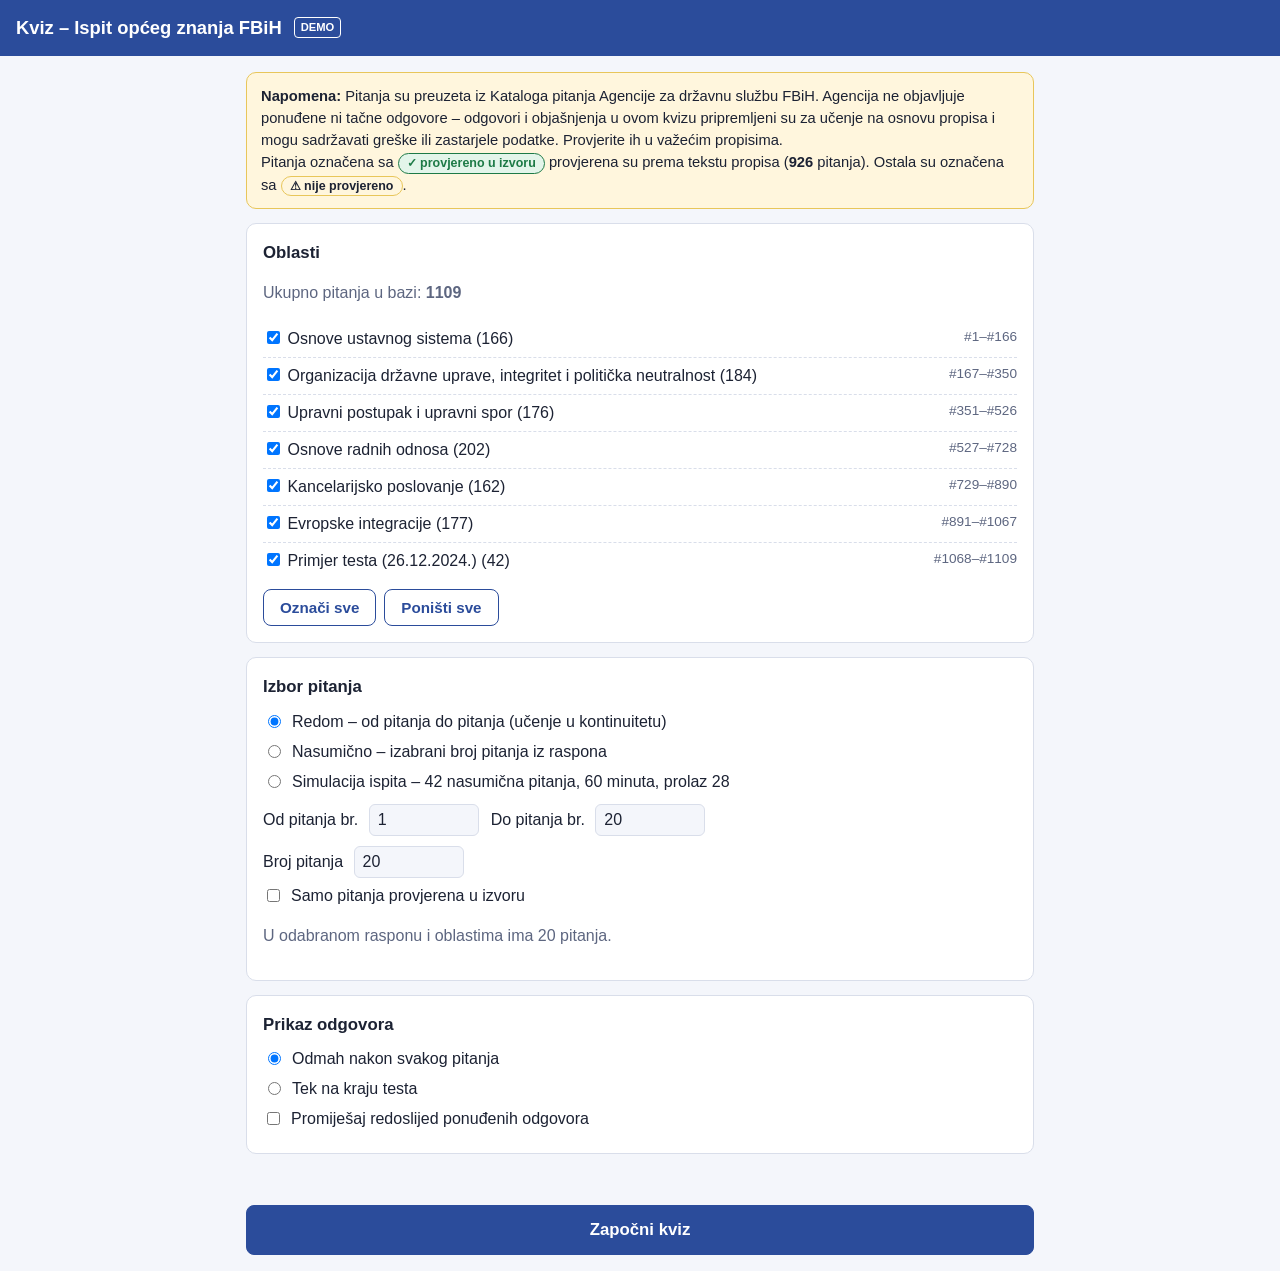
==== index.html @ cf8952d3 "First commit" ====
<!DOCTYPE html>
<html lang="bs">
<head>
  <meta charset="UTF-8">
  <meta name="viewport" content="width=device-width, initial-scale=1">
  <title>Kviz IOZ FBiH</title>
  <link rel="stylesheet" href="style.css">
</head>
<body>
  <header class="topbar">
    <h1>Kviz – Ispit općeg znanja FBiH</h1>
    <span class="badge">DEMO</span>
  </header>

  <main>
    <!-- POSTAVKE -->
    <section id="screen-setup" class="screen">
      <div class="notice">
        <strong>Napomena:</strong> Pitanja su preuzeta iz Kataloga pitanja Agencije za državnu službu FBiH.
        Agencija ne objavljuje ponuđene ni tačne odgovore – odgovori i objašnjenja u ovom kvizu pripremljeni su
        za učenje na osnovu propisa i mogu sadržavati greške ili zastarjele podatke. Provjerite ih u važećim propisima.
        <br>Pitanja označena sa <span class="src src-ok">✓ provjereno u izvoru</span> provjerena su prema tekstu propisa
        (<strong id="verified-count">0</strong> pitanja). Ostala su označena sa <span class="src src-no">⚠ nije provjereno</span>.
      </div>

      <div class="card">
        <h2>Oblasti</h2>
        <p class="muted">Ukupno pitanja u bazi: <strong id="total-count">0</strong></p>
        <div id="area-list" class="area-list"></div>
        <div class="row small-gap">
          <button type="button" class="btn ghost" id="areas-all">Označi sve</button>
          <button type="button" class="btn ghost" id="areas-none">Poništi sve</button>
        </div>
      </div>

      <div class="card">
        <h2>Izbor pitanja</h2>
        <label class="radio"><input type="radio" name="mode" value="range" checked> Redom – od pitanja do pitanja (učenje u kontinuitetu)</label>
        <label class="radio"><input type="radio" name="mode" value="random"> Nasumično – izabrani broj pitanja iz raspona</label>
        <label class="radio"><input type="radio" name="mode" value="exam"> Simulacija ispita – 42 nasumična pitanja, 60 minuta, prolaz 28</label>

        <div class="row" id="range-fields">
          <label>Od pitanja br. <input type="number" id="from" min="1" value="1"></label>
          <label>Do pitanja br. <input type="number" id="to" min="1" value="20"></label>
        </div>
        <div class="row" id="count-field" hidden>
          <label>Broj pitanja <input type="number" id="count" min="1" value="20"></label>
        </div>
        <label class="check"><input type="checkbox" id="only-verified"> Samo pitanja provjerena u izvoru</label>
        <p class="muted" id="range-info"></p>
        <button type="button" class="btn ghost" id="continue-btn" hidden></button>
      </div>

      <div class="card">
        <h2>Prikaz odgovora</h2>
        <label class="radio"><input type="radio" name="feedback" value="instant" checked> Odmah nakon svakog pitanja</label>
        <label class="radio"><input type="radio" name="feedback" value="end"> Tek na kraju testa</label>
        <label class="check"><input type="checkbox" id="shuffle-answers"> Promiješaj redoslijed ponuđenih odgovora</label>
      </div>

      <p class="error" id="setup-error"></p>
      <button type="button" class="btn primary big" id="start-btn">Započni kviz</button>
    </section>

    <!-- KVIZ -->
    <section id="screen-quiz" class="screen" hidden>
      <div class="quiz-head">
        <span id="q-progress"></span>
        <span id="q-timer" class="timer" hidden></span>
      </div>
      <div class="progress"><div id="q-bar"></div></div>

      <div class="card question-card">
        <div class="q-meta"><span id="q-number" class="q-number"></span><span id="q-area" class="muted"></span><span id="q-src" class="src"></span></div>
        <h2 id="q-text"></h2>
        <div id="q-answers" class="answers"></div>
        <div id="q-explain" class="explain" hidden></div>
      </div>

      <div class="row nav">
        <button type="button" class="btn ghost" id="prev-btn">← Prethodno</button>
        <button type="button" class="btn primary" id="next-btn">Sljedeće →</button>
      </div>
      <div class="row nav">
        <button type="button" class="btn ghost" id="quit-btn">Prekini</button>
        <button type="button" class="btn danger" id="finish-btn">Završi test</button>
      </div>
      <div id="q-grid" class="q-grid"></div>
    </section>

    <!-- REZULTATI -->
    <section id="screen-result" class="screen" hidden>
      <div class="card result-card">
        <div id="r-status" class="r-status"></div>
        <div id="r-score" class="r-score"></div>
        <div id="r-detail" class="muted"></div>
      </div>
      <div class="row">
        <button type="button" class="btn primary" id="retry-wrong-btn">Ponovi samo netačna</button>
        <button type="button" class="btn ghost" id="next-range-btn" hidden></button>
        <button type="button" class="btn ghost" id="home-btn">Nove postavke</button>
      </div>
      <h2 class="review-title">Pregled odgovora</h2>
      <label class="check"><input type="checkbox" id="only-wrong"> Prikaži samo netačne</label>
      <div id="r-review"></div>
    </section>
  </main>

  <script>
    // Svaki data fajl poziva dodajPitanja(oblast, [[pitanje, [A, B, C], indeksTacnog, objasnjenje, provjereno (1/0)], ...]).
    // Redni broj (id) se dodjeljuje redom učitavanja, kroz sve oblasti.
    window.PITANJA = [];
    window.dodajPitanja = function (oblast, lista) {
      lista.forEach(function (q) {
        window.PITANJA.push({
          id: window.PITANJA.length + 1,
          oblast: oblast,
          pitanje: q[0],
          odgovori: q[1],
          tacan: q[2],
          objasnjenje: q[3] || "",
          provjereno: q[4] === 1
        });
      });
    };
  </script>
  <script src="data/pitanja-1-ustavni-sistem.js"></script>
  <script src="data/pitanja-2-organizacija-uprave.js"></script>
  <script src="data/pitanja-3-upravni-postupak.js"></script>
  <script src="data/pitanja-4-radni-odnosi.js"></script>
  <script src="data/pitanja-5-kancelarijsko-poslovanje.js"></script>
  <script src="data/pitanja-6-evropske-integracije.js"></script>
  <script src="data/primjer-testa.js"></script>
  <script src="app.js"></script>
</body>
</html>
---- style.css ----
:root {
  --bg: #f4f6fb;
  --card: #ffffff;
  --text: #1c2233;
  --muted: #5d6680;
  --border: #d9deea;
  --primary: #2b4c9b;
  --primary-text: #ffffff;
  --ok: #1d7a46;
  --ok-bg: #e3f5ea;
  --bad: #b3261e;
  --bad-bg: #fbe6e4;
  --warn-bg: #fff6dd;
  --warn-border: #e8c65a;
  --chosen: #e6ecfa;
}
@media (prefers-color-scheme: dark) {
  :root {
    --bg: #12151e;
    --card: #1c2130;
    --text: #e6e9f2;
    --muted: #9aa3bb;
    --border: #2f3650;
    --primary: #6c8fe6;
    --primary-text: #0e1220;
    --ok: #5ccf8c;
    --ok-bg: #173226;
    --bad: #ff8a80;
    --bad-bg: #3a1c1c;
    --warn-bg: #332b12;
    --warn-border: #8a7424;
    --chosen: #27314d;
  }
}

* { box-sizing: border-box; }
body {
  margin: 0;
  background: var(--bg);
  color: var(--text);
  font-family: -apple-system, BlinkMacSystemFont, "Segoe UI", Roboto, Arial, sans-serif;
  line-height: 1.5;
}
.topbar {
  display: flex; align-items: center; gap: 12px;
  padding: 14px 16px;
  background: var(--primary); color: var(--primary-text);
}
.topbar h1 { font-size: 1.15rem; margin: 0; }
.badge { font-size: .7rem; font-weight: 700; border: 1px solid currentColor; border-radius: 4px; padding: 1px 6px; }
main { max-width: 820px; margin: 0 auto; padding: 16px; }
h2 { font-size: 1.05rem; margin: 0 0 10px; }
.card {
  background: var(--card); border: 1px solid var(--border); border-radius: 10px;
  padding: 16px; margin-bottom: 14px;
}
.notice {
  background: var(--warn-bg); border: 1px solid var(--warn-border); border-radius: 10px;
  padding: 12px 14px; margin-bottom: 14px; font-size: .92rem;
}
.muted { color: var(--muted); }
.error { color: var(--bad); font-weight: 600; min-height: 1.2em; }
.row { display: flex; flex-wrap: wrap; gap: 12px; align-items: center; margin-top: 10px; }
.small-gap { gap: 8px; }
label.radio, label.check { display: flex; gap: 8px; align-items: flex-start; margin: 6px 0; cursor: pointer; }
label.radio input, label.check input { margin-top: 5px; }
input[type=number] {
  width: 110px; padding: 6px 8px; margin-left: 6px;
  border: 1px solid var(--border); border-radius: 6px; background: var(--bg); color: var(--text); font-size: 1rem;
}
.area-list label { display: flex; justify-content: space-between; gap: 8px; padding: 6px 0; border-bottom: 1px dashed var(--border); cursor: pointer; }
.area-list label:last-child { border-bottom: 0; }
.area-list .ids { color: var(--muted); font-size: .85rem; white-space: nowrap; }

.btn {
  border: 1px solid var(--primary); border-radius: 8px; padding: 9px 16px; font-size: .95rem; cursor: pointer;
  background: transparent; color: var(--primary); font-weight: 600;
}
.btn.primary { background: var(--primary); color: var(--primary-text); }
.btn.danger { border-color: var(--bad); color: var(--bad); }
.btn.big { width: 100%; padding: 14px; font-size: 1.05rem; }
.btn:disabled { opacity: .45; cursor: default; }

.quiz-head { display: flex; justify-content: space-between; font-weight: 600; margin-bottom: 6px; }
.timer { font-variant-numeric: tabular-nums; }
.timer.low { color: var(--bad); }
.progress { height: 6px; background: var(--border); border-radius: 3px; overflow: hidden; margin-bottom: 14px; }
.progress div { height: 100%; background: var(--primary); width: 0; transition: width .2s; }
.q-meta { display: flex; gap: 10px; align-items: baseline; flex-wrap: wrap; margin-bottom: 6px; font-size: .88rem; }
.src-ok, .src-no { display: inline-block; font-size: .78rem; font-weight: 600; border: 1px solid; border-radius: 999px; padding: 0 8px; white-space: nowrap; }
.src-ok { color: var(--ok); background: var(--ok-bg); border-color: var(--ok); }
.src-no { color: var(--text); background: var(--warn-bg); border-color: var(--warn-border); }
.q-number { font-weight: 700; color: var(--primary); }
.question-card h2 { font-size: 1.1rem; }
.answers { display: flex; flex-direction: column; gap: 8px; margin-top: 12px; }
.answer {
  text-align: left; display: flex; gap: 10px; padding: 11px 12px;
  border: 1px solid var(--border); border-radius: 8px; background: var(--card); color: var(--text);
  font-size: .98rem; cursor: pointer;
}
.answer .letter { font-weight: 700; min-width: 1.4em; }
.answer:hover:not(:disabled) { border-color: var(--primary); }
.answer.chosen { background: var(--chosen); border-color: var(--primary); }
.answer.correct { background: var(--ok-bg); border-color: var(--ok); }
.answer.wrong { background: var(--bad-bg); border-color: var(--bad); }
.answer:disabled { cursor: default; }
.explain { margin-top: 12px; padding: 10px 12px; border-left: 4px solid var(--primary); background: var(--bg); border-radius: 4px; font-size: .92rem; }
.explain.ok { border-color: var(--ok); }
.explain.bad { border-color: var(--bad); }
.nav { justify-content: space-between; }
.q-grid { display: flex; flex-wrap: wrap; gap: 4px; margin-top: 16px; }
.q-grid button {
  width: 34px; height: 30px; font-size: .75rem; border-radius: 5px; cursor: pointer;
  border: 1px solid var(--border); background: var(--card); color: var(--text);
}
.q-grid button.answered { background: var(--chosen); border-color: var(--primary); }
.q-grid button.g-ok { background: var(--ok-bg); border-color: var(--ok); }
.q-grid button.g-bad { background: var(--bad-bg); border-color: var(--bad); }
.q-grid button.current { outline: 2px solid var(--primary); }

.result-card { text-align: center; }
.r-status { font-size: 1.6rem; font-weight: 800; }
.r-status.pass { color: var(--ok); }
.r-status.fail { color: var(--bad); }
.r-score { font-size: 2.2rem; font-weight: 700; }
.review-title { margin-top: 22px; }
.review-item { background: var(--card); border: 1px solid var(--border); border-left: 5px solid var(--ok); border-radius: 8px; padding: 12px; margin: 10px 0; }
.review-item.bad { border-left-color: var(--bad); }
.review-item .q { font-weight: 600; margin: 4px 0 8px; }
.review-item .a { font-size: .93rem; margin: 2px 0; }
.review-item .a.correct { color: var(--ok); font-weight: 600; }
.review-item .a.wrong { color: var(--bad); text-decoration: line-through; }
.review-item .e { font-size: .88rem; color: var(--muted); margin-top: 6px; }

@media (max-width: 520px) {
  .topbar h1 { font-size: 1rem; }
  input[type=number] { width: 90px; }
}
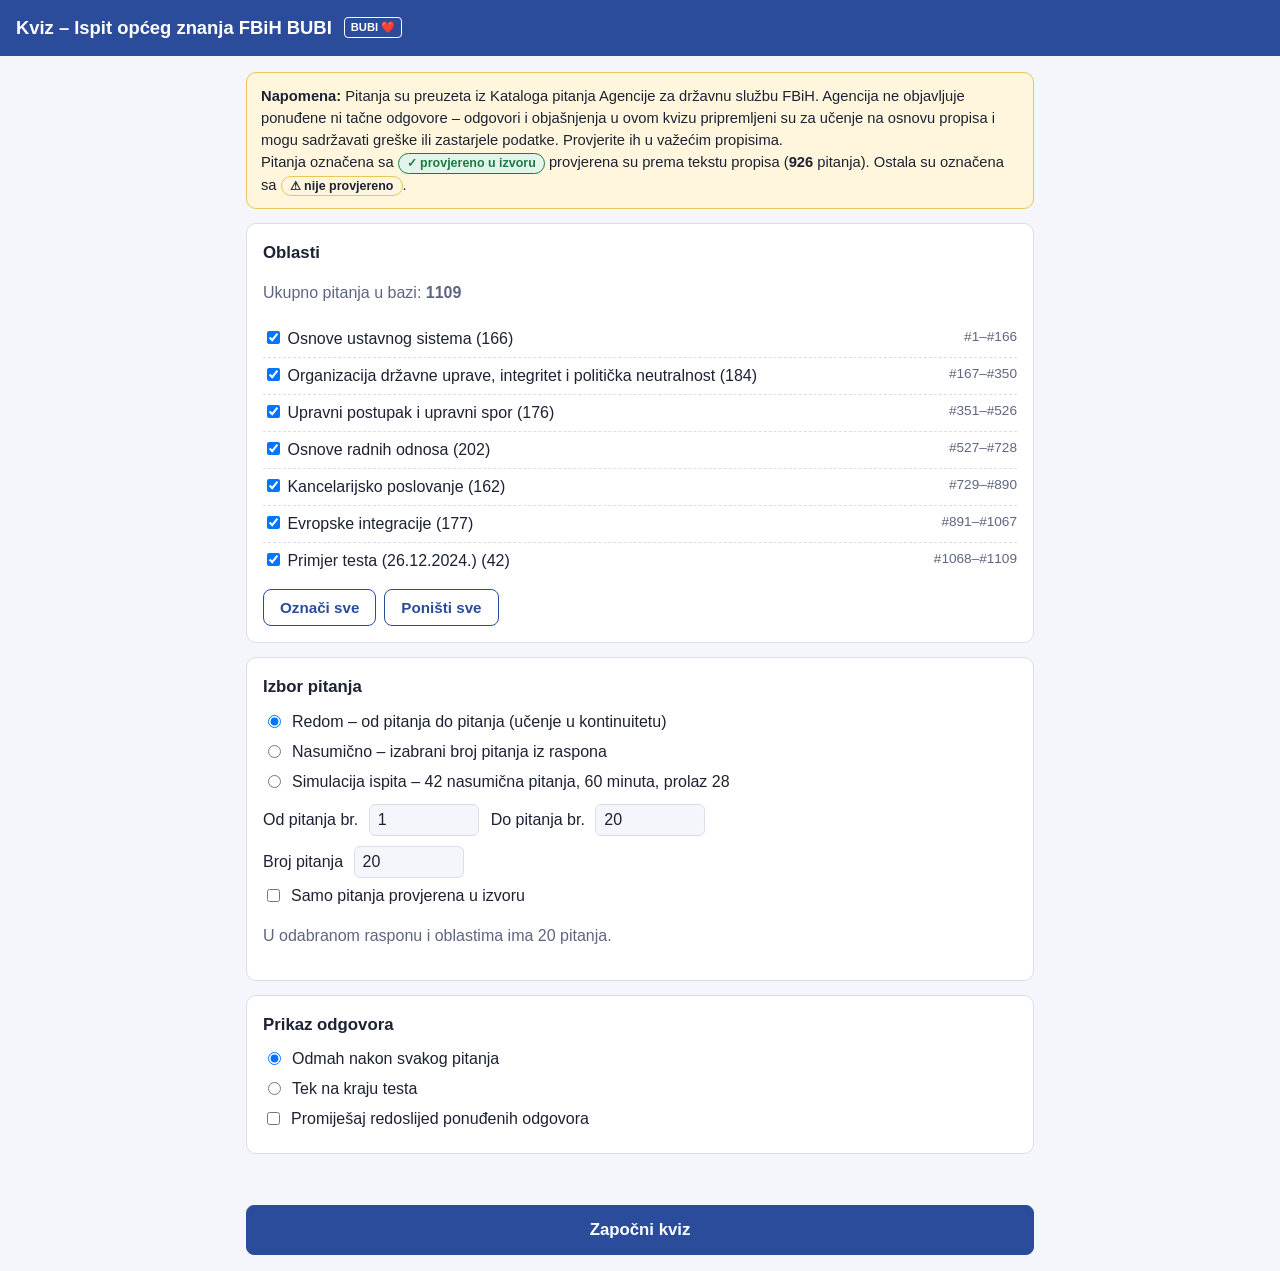
==== commit e8483a41: "Update" ====
--- a/index.html
+++ b/index.html
@@ -3,13 +3,13 @@
 <head>
   <meta charset="UTF-8">
   <meta name="viewport" content="width=device-width, initial-scale=1">
-  <title>Kviz IOZ FBiH</title>
+  <title>Kviz IOZ FBiH BUBI</title>
   <link rel="stylesheet" href="style.css">
 </head>
 <body>
   <header class="topbar">
-    <h1>Kviz – Ispit općeg znanja FBiH</h1>
-    <span class="badge">DEMO</span>
+    <h1>Kviz – Ispit općeg znanja FBiH BUBI</h1>
+    <span class="badge">BUBI ❤️</span>
   </header>
 
   <main>
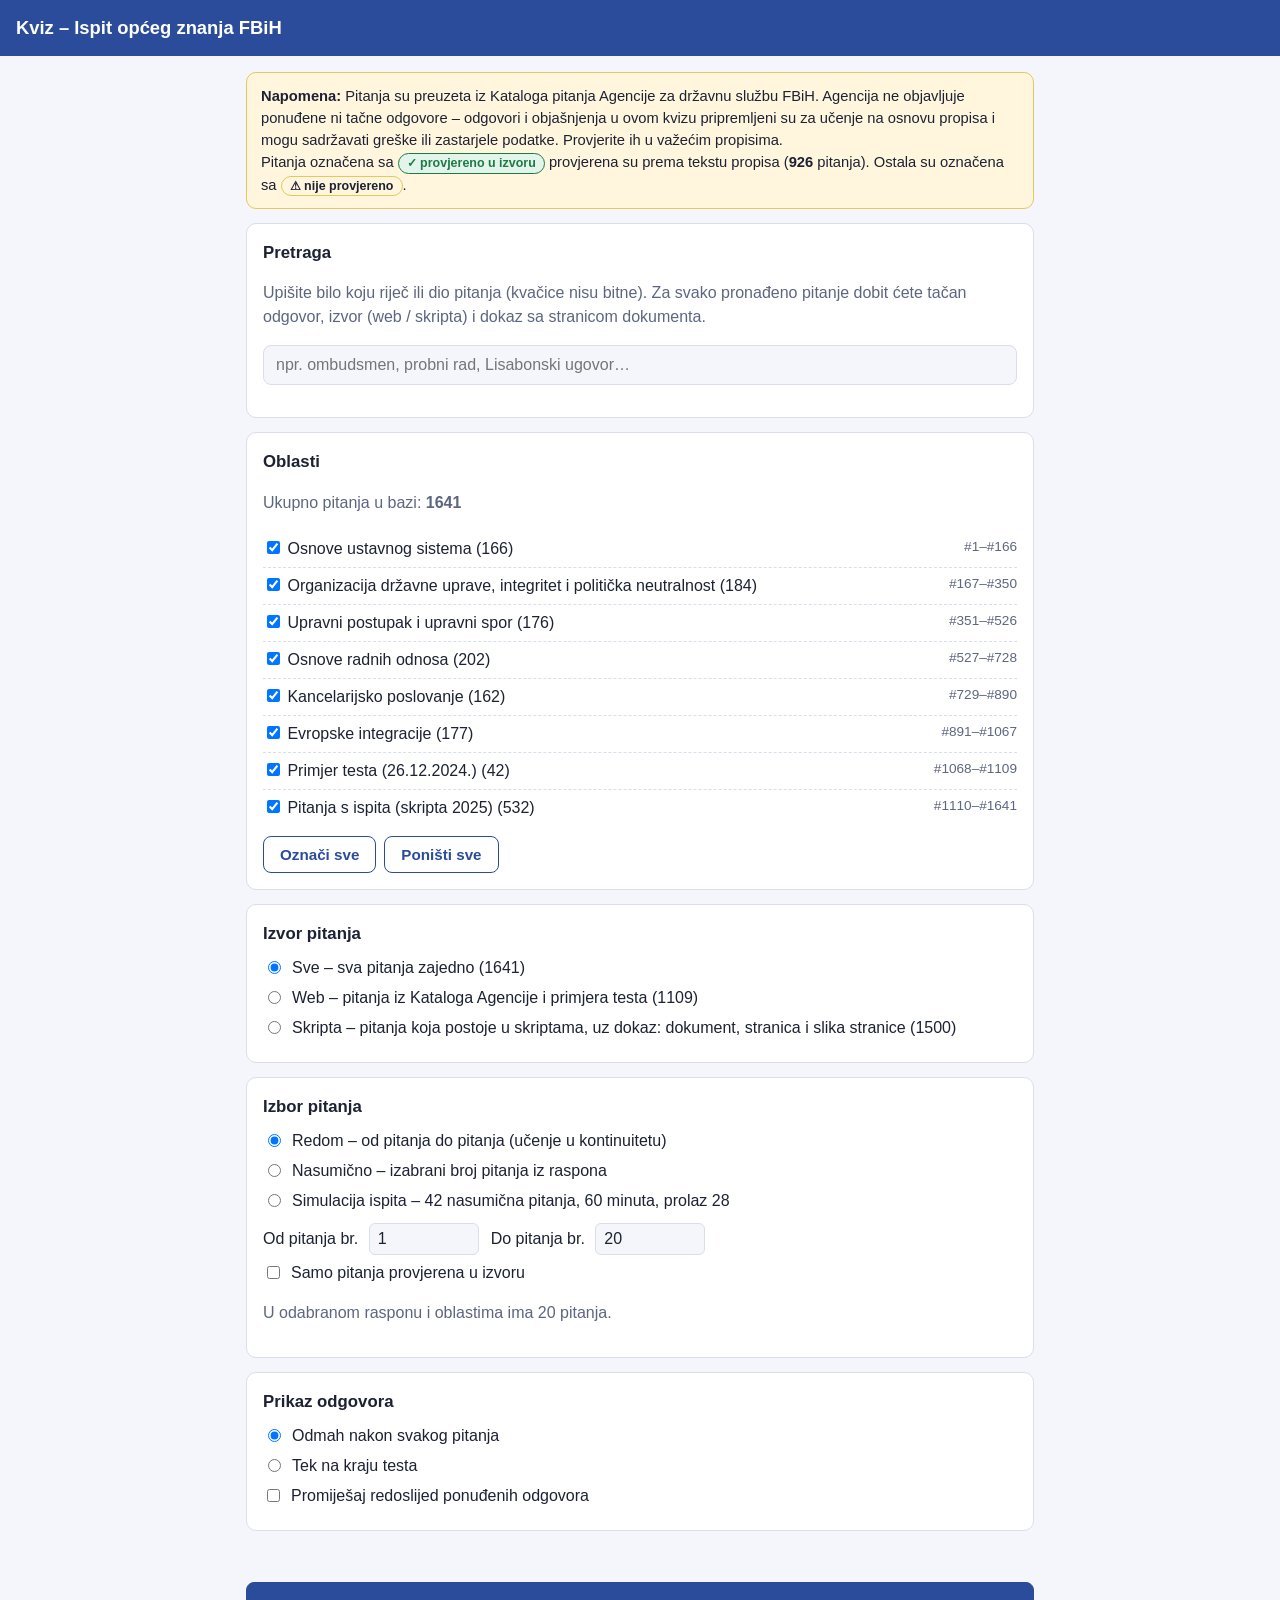
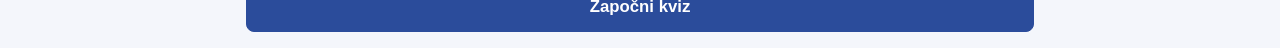
==== commit 8a369868: "Skripte i search" ====
--- a/index.html
+++ b/index.html
@@ -3,13 +3,12 @@
 <head>
   <meta charset="UTF-8">
   <meta name="viewport" content="width=device-width, initial-scale=1">
-  <title>Kviz IOZ FBiH BUBI</title>
+  <title>Kviz IOZ FBiH</title>
   <link rel="stylesheet" href="style.css">
 </head>
 <body>
   <header class="topbar">
-    <h1>Kviz – Ispit općeg znanja FBiH BUBI</h1>
-    <span class="badge">BUBI ❤️</span>
+    <h1>Kviz – Ispit općeg znanja FBiH</h1>
   </header>
 
   <main>
@@ -24,6 +23,14 @@
       </div>
 
       <div class="card">
+        <h2>Pretraga</h2>
+        <p class="muted">Upišite bilo koju riječ ili dio pitanja (kvačice nisu bitne). Za svako pronađeno pitanje dobit ćete tačan odgovor, izvor (web / skripta) i dokaz sa stranicom dokumenta.</p>
+        <input type="search" id="search" class="search-input" placeholder="npr. ombudsmen, probni rad, Lisabonski ugovor…" autocomplete="off">
+        <p class="muted" id="search-info"></p>
+        <div id="search-results"></div>
+      </div>
+
+      <div class="card">
         <h2>Oblasti</h2>
         <p class="muted">Ukupno pitanja u bazi: <strong id="total-count">0</strong></p>
         <div id="area-list" class="area-list"></div>
@@ -31,6 +38,13 @@
           <button type="button" class="btn ghost" id="areas-all">Označi sve</button>
           <button type="button" class="btn ghost" id="areas-none">Poništi sve</button>
         </div>
+      </div>
+
+      <div class="card">
+        <h2>Izvor pitanja</h2>
+        <label class="radio"><input type="radio" name="izvor" value="sve" checked> <span>Sve – sva pitanja zajedno (<span id="cnt-sve">0</span>)</span></label>
+        <label class="radio"><input type="radio" name="izvor" value="web"> <span>Web – pitanja iz Kataloga Agencije i primjera testa (<span id="cnt-web">0</span>)</span></label>
+        <label class="radio"><input type="radio" name="izvor" value="skripta"> <span>Skripta – pitanja koja postoje u skriptama, uz dokaz: dokument, stranica i slika stranice (<span id="cnt-skripta">0</span>)</span></label>
       </div>
 
       <div class="card">
@@ -75,6 +89,7 @@
         <h2 id="q-text"></h2>
         <div id="q-answers" class="answers"></div>
         <div id="q-explain" class="explain" hidden></div>
+        <div id="q-evidence" hidden></div>
       </div>
 
       <div class="row nav">
@@ -131,6 +146,8 @@
   <script src="data/pitanja-5-kancelarijsko-poslovanje.js"></script>
   <script src="data/pitanja-6-evropske-integracije.js"></script>
   <script src="data/primjer-testa.js"></script>
+  <script src="data/pitanja-7-skripta-2025.js"></script>
+  <script src="data/izvori-skripte.js"></script>
   <script src="app.js"></script>
 </body>
 </html>
--- a/style.css
+++ b/style.css
@@ -136,3 +136,20 @@
   .topbar h1 { font-size: 1rem; }
   input[type=number] { width: 90px; }
 }
+
+/* dokazi iz skripti */
+.evidence { margin-top: 12px; padding: 10px 12px; border: 1px solid var(--border); border-radius: 8px; background: var(--bg); font-size: .9rem; }
+.ev-item { margin-top: 8px; padding-top: 8px; border-top: 1px dashed var(--border); }
+.ev-item a { color: var(--primary); }
+.ev-item details { margin-top: 6px; }
+.ev-item summary { cursor: pointer; color: var(--primary); font-weight: 600; }
+.ev-item img { display: block; max-width: 100%; margin-top: 8px; border: 1px solid var(--border); border-radius: 6px; background: #fff; }
+
+/* pretraga */
+.search-input { width: 100%; box-sizing: border-box; padding: 10px 12px; border: 1px solid var(--border); border-radius: 8px; background: var(--bg); color: var(--text); font-size: 1rem; }
+.tags { display: flex; flex-wrap: wrap; gap: 6px; margin: 6px 0; }
+.tag { font-size: .78rem; font-weight: 700; border-radius: 4px; padding: 2px 8px; border: 1px solid; }
+.tag-yes { color: var(--ok); background: var(--ok-bg); }
+.tag-no { color: var(--muted); border-color: var(--border); }
+
+[hidden] { display: none !important; }
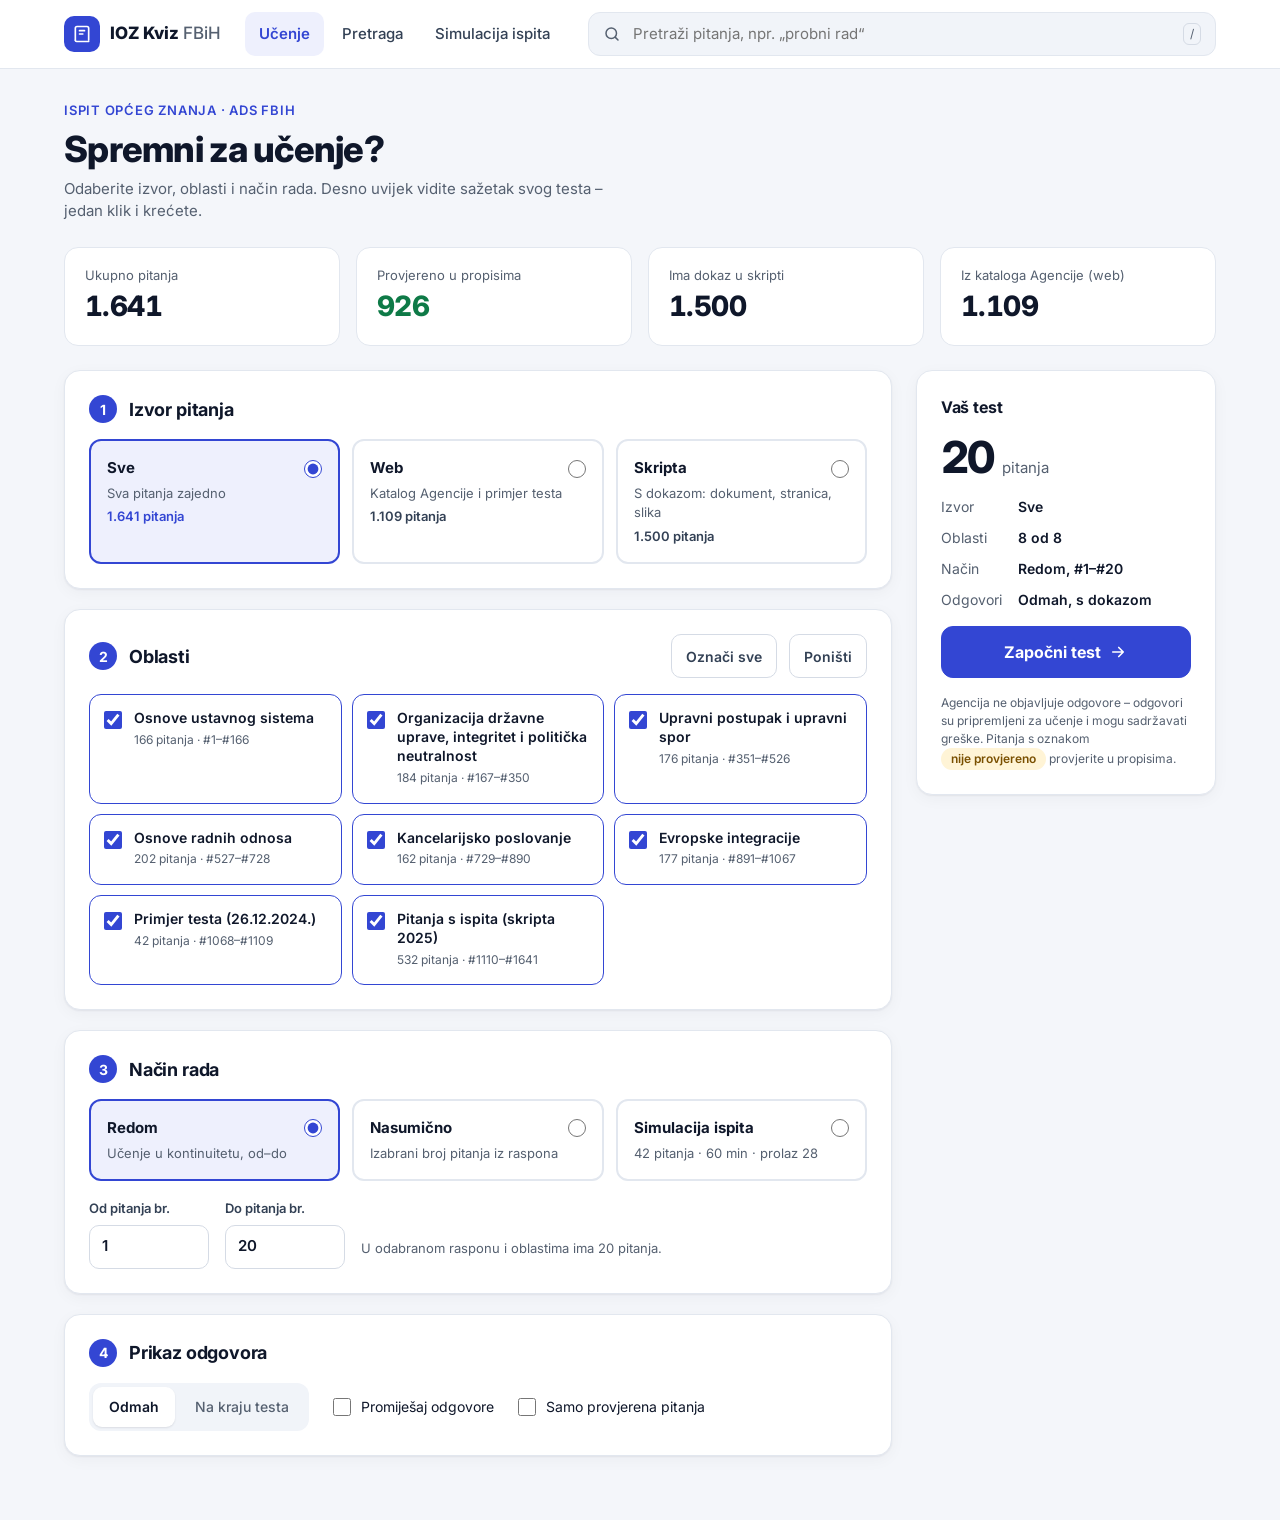
==== commit 856a04be: "Redesign" ====
--- a/index.html
+++ b/index.html
@@ -3,123 +3,289 @@
 <head>
   <meta charset="UTF-8">
   <meta name="viewport" content="width=device-width, initial-scale=1">
-  <title>Kviz IOZ FBiH</title>
+  <title>IOZ Kviz FBiH</title>
+  <link rel="preconnect" href="https://fonts.googleapis.com">
+  <link rel="stylesheet" href="https://fonts.googleapis.com/css2?family=Inter:wght@400;500;600;700;800&amp;display=swap">
   <link rel="stylesheet" href="style.css">
 </head>
 <body>
-  <header class="topbar">
-    <h1>Kviz – Ispit općeg znanja FBiH</h1>
+  <!-- GORNJA TRAKA (skrivena tokom testa) -->
+  <header class="topbar" id="topbar">
+    <div class="wrap topbar-in">
+      <button type="button" class="brand" data-nav="setup">
+        <span class="brand-mark">
+          <svg width="20" height="20" viewBox="0 0 24 24" fill="none" stroke="currentColor" stroke-width="2" stroke-linecap="round" stroke-linejoin="round" aria-hidden="true"><path d="M4 19.5V5a2 2 0 0 1 2-2h12a2 2 0 0 1 2 2v14.5"/><path d="M4 19.5A1.5 1.5 0 0 0 5.5 21H20"/><path d="M9 8h6M9 12h4"/></svg>
+        </span>
+        <span class="brand-name">IOZ Kviz <span>FBiH</span></span>
+      </button>
+      <nav class="mainnav" aria-label="Glavna navigacija">
+        <button type="button" data-nav="setup">Učenje</button>
+        <button type="button" data-nav="search">Pretraga</button>
+        <button type="button" data-nav="exam">Simulacija ispita</button>
+      </nav>
+      <label class="quicksearch">
+        <svg width="18" height="18" viewBox="0 0 24 24" fill="none" stroke="currentColor" stroke-width="2" stroke-linecap="round" aria-hidden="true"><circle cx="11" cy="11" r="7"/><path d="m20 20-3.5-3.5"/></svg>
+        <span class="sr-only">Brza pretraga pitanja</span>
+        <input type="search" id="quick-search" placeholder="Pretraži pitanja, npr. „probni rad“" autocomplete="off">
+        <kbd>/</kbd>
+      </label>
+    </div>
   </header>
 
   <main>
-    <!-- POSTAVKE -->
-    <section id="screen-setup" class="screen">
-      <div class="notice">
-        <strong>Napomena:</strong> Pitanja su preuzeta iz Kataloga pitanja Agencije za državnu službu FBiH.
-        Agencija ne objavljuje ponuđene ni tačne odgovore – odgovori i objašnjenja u ovom kvizu pripremljeni su
-        za učenje na osnovu propisa i mogu sadržavati greške ili zastarjele podatke. Provjerite ih u važećim propisima.
-        <br>Pitanja označena sa <span class="src src-ok">✓ provjereno u izvoru</span> provjerena su prema tekstu propisa
-        (<strong id="verified-count">0</strong> pitanja). Ostala su označena sa <span class="src src-no">⚠ nije provjereno</span>.
-      </div>
-
-      <div class="card">
-        <h2>Pretraga</h2>
-        <p class="muted">Upišite bilo koju riječ ili dio pitanja (kvačice nisu bitne). Za svako pronađeno pitanje dobit ćete tačan odgovor, izvor (web / skripta) i dokaz sa stranicom dokumenta.</p>
-        <input type="search" id="search" class="search-input" placeholder="npr. ombudsmen, probni rad, Lisabonski ugovor…" autocomplete="off">
-        <p class="muted" id="search-info"></p>
-        <div id="search-results"></div>
-      </div>
-
-      <div class="card">
-        <h2>Oblasti</h2>
-        <p class="muted">Ukupno pitanja u bazi: <strong id="total-count">0</strong></p>
-        <div id="area-list" class="area-list"></div>
-        <div class="row small-gap">
-          <button type="button" class="btn ghost" id="areas-all">Označi sve</button>
-          <button type="button" class="btn ghost" id="areas-none">Poništi sve</button>
-        </div>
-      </div>
-
-      <div class="card">
-        <h2>Izvor pitanja</h2>
-        <label class="radio"><input type="radio" name="izvor" value="sve" checked> <span>Sve – sva pitanja zajedno (<span id="cnt-sve">0</span>)</span></label>
-        <label class="radio"><input type="radio" name="izvor" value="web"> <span>Web – pitanja iz Kataloga Agencije i primjera testa (<span id="cnt-web">0</span>)</span></label>
-        <label class="radio"><input type="radio" name="izvor" value="skripta"> <span>Skripta – pitanja koja postoje u skriptama, uz dokaz: dokument, stranica i slika stranice (<span id="cnt-skripta">0</span>)</span></label>
-      </div>
-
-      <div class="card">
-        <h2>Izbor pitanja</h2>
-        <label class="radio"><input type="radio" name="mode" value="range" checked> Redom – od pitanja do pitanja (učenje u kontinuitetu)</label>
-        <label class="radio"><input type="radio" name="mode" value="random"> Nasumično – izabrani broj pitanja iz raspona</label>
-        <label class="radio"><input type="radio" name="mode" value="exam"> Simulacija ispita – 42 nasumična pitanja, 60 minuta, prolaz 28</label>
-
-        <div class="row" id="range-fields">
-          <label>Od pitanja br. <input type="number" id="from" min="1" value="1"></label>
-          <label>Do pitanja br. <input type="number" id="to" min="1" value="20"></label>
-        </div>
-        <div class="row" id="count-field" hidden>
-          <label>Broj pitanja <input type="number" id="count" min="1" value="20"></label>
-        </div>
-        <label class="check"><input type="checkbox" id="only-verified"> Samo pitanja provjerena u izvoru</label>
-        <p class="muted" id="range-info"></p>
-        <button type="button" class="btn ghost" id="continue-btn" hidden></button>
-      </div>
-
-      <div class="card">
-        <h2>Prikaz odgovora</h2>
-        <label class="radio"><input type="radio" name="feedback" value="instant" checked> Odmah nakon svakog pitanja</label>
-        <label class="radio"><input type="radio" name="feedback" value="end"> Tek na kraju testa</label>
-        <label class="check"><input type="checkbox" id="shuffle-answers"> Promiješaj redoslijed ponuđenih odgovora</label>
-      </div>
-
-      <p class="error" id="setup-error"></p>
-      <button type="button" class="btn primary big" id="start-btn">Započni kviz</button>
+    <!-- POČETNA / POSTAVKE -->
+    <section id="screen-setup" class="screen wrap">
+      <div class="hero">
+        <div class="hero-text">
+          <p class="eyebrow">Ispit općeg znanja · ADS FBiH</p>
+          <h1>Spremni za učenje?</h1>
+          <p class="muted">Odaberite izvor, oblasti i način rada. Desno uvijek vidite sažetak svog testa – jedan klik i krećete.</p>
+        </div>
+        <button type="button" class="continue" id="continue-btn" hidden>
+          <span class="continue-icon"><svg width="22" height="22" viewBox="0 0 24 24" fill="none" stroke="currentColor" stroke-width="2.2" stroke-linecap="round" stroke-linejoin="round" aria-hidden="true"><path d="M7 4v16l13-8z"/></svg></span>
+          <span class="continue-text">
+            <span class="continue-small">Nastavite gdje ste stali</span>
+            <span class="continue-big" id="cont-range"></span>
+            <span class="continue-small" id="cont-area"></span>
+          </span>
+        </button>
+      </div>
+
+      <div class="stats" aria-label="Baza pitanja">
+        <div class="stat"><span>Ukupno pitanja</span><strong id="total-count">0</strong></div>
+        <div class="stat"><span>Provjereno u propisima</span><strong class="ok" id="verified-count">0</strong></div>
+        <div class="stat"><span>Ima dokaz u skripti</span><strong id="stat-skripta">0</strong></div>
+        <div class="stat"><span>Iz kataloga Agencije (web)</span><strong id="stat-web">0</strong></div>
+      </div>
+
+      <div class="setup-layout">
+        <div class="steps">
+          <section class="card">
+            <div class="step-head"><span class="step-no">1</span><h2>Izvor pitanja</h2></div>
+            <fieldset class="choices">
+              <legend class="sr-only">Izvor pitanja</legend>
+              <label class="choice">
+                <span class="choice-top"><span class="choice-title">Sve</span><input type="radio" name="izvor" value="sve" checked></span>
+                <span class="choice-desc">Sva pitanja zajedno</span>
+                <span class="choice-count"><span id="cnt-sve">0</span> pitanja</span>
+              </label>
+              <label class="choice">
+                <span class="choice-top"><span class="choice-title">Web</span><input type="radio" name="izvor" value="web"></span>
+                <span class="choice-desc">Katalog Agencije i primjer testa</span>
+                <span class="choice-count"><span id="cnt-web">0</span> pitanja</span>
+              </label>
+              <label class="choice">
+                <span class="choice-top"><span class="choice-title">Skripta</span><input type="radio" name="izvor" value="skripta"></span>
+                <span class="choice-desc">S dokazom: dokument, stranica, slika</span>
+                <span class="choice-count"><span id="cnt-skripta">0</span> pitanja</span>
+              </label>
+            </fieldset>
+          </section>
+
+          <section class="card">
+            <div class="step-head">
+              <span class="step-no">2</span><h2>Oblasti</h2>
+              <button type="button" class="btn btn-sm" id="areas-all">Označi sve</button>
+              <button type="button" class="btn btn-sm" id="areas-none">Poništi</button>
+            </div>
+            <div id="area-list" class="area-grid"></div>
+          </section>
+
+          <section class="card">
+            <div class="step-head"><span class="step-no">3</span><h2>Način rada</h2></div>
+            <fieldset class="choices">
+              <legend class="sr-only">Način rada</legend>
+              <label class="choice">
+                <span class="choice-top"><span class="choice-title">Redom</span><input type="radio" name="mode" value="range" checked></span>
+                <span class="choice-desc">Učenje u kontinuitetu, od–do</span>
+              </label>
+              <label class="choice">
+                <span class="choice-top"><span class="choice-title">Nasumično</span><input type="radio" name="mode" value="random"></span>
+                <span class="choice-desc">Izabrani broj pitanja iz raspona</span>
+              </label>
+              <label class="choice">
+                <span class="choice-top"><span class="choice-title">Simulacija ispita</span><input type="radio" name="mode" value="exam"></span>
+                <span class="choice-desc">42 pitanja · 60 min · prolaz 28</span>
+              </label>
+            </fieldset>
+            <div class="fields">
+              <div class="fields" id="range-fields">
+                <label class="field">Od pitanja br.<input type="number" id="from" min="1" value="1"></label>
+                <label class="field">Do pitanja br.<input type="number" id="to" min="1" value="20"></label>
+              </div>
+              <div class="fields" id="count-field" hidden>
+                <label class="field">Broj pitanja<input type="number" id="count" min="1" value="20"></label>
+              </div>
+              <p class="muted small" id="range-info"></p>
+            </div>
+          </section>
+
+          <section class="card">
+            <div class="step-head"><span class="step-no">4</span><h2>Prikaz odgovora</h2></div>
+            <div class="options-row">
+              <fieldset class="segmented">
+                <legend class="sr-only">Kada prikazati tačan odgovor</legend>
+                <label><input type="radio" name="feedback" value="instant" checked><span>Odmah</span></label>
+                <label><input type="radio" name="feedback" value="end"><span>Na kraju testa</span></label>
+              </fieldset>
+              <label class="check"><input type="checkbox" id="shuffle-answers">Promiješaj odgovore</label>
+              <label class="check"><input type="checkbox" id="only-verified">Samo provjerena pitanja</label>
+            </div>
+          </section>
+        </div>
+
+        <aside class="card summary" aria-label="Sažetak testa">
+          <h2>Vaš test</h2>
+          <div class="summary-count"><strong id="sum-count">0</strong><span>pitanja</span></div>
+          <dl class="summary-list">
+            <dt>Izvor</dt><dd id="sum-izvor"></dd>
+            <dt>Oblasti</dt><dd id="sum-oblasti"></dd>
+            <dt>Način</dt><dd id="sum-nacin"></dd>
+            <dt>Odgovori</dt><dd id="sum-odgovori"></dd>
+          </dl>
+          <p class="error" id="setup-error" role="alert"></p>
+          <button type="button" class="btn btn-primary btn-big" id="start-btn">Započni test
+            <svg width="18" height="18" viewBox="0 0 24 24" fill="none" stroke="currentColor" stroke-width="2.2" stroke-linecap="round" stroke-linejoin="round" aria-hidden="true"><path d="M5 12h14M13 6l6 6-6 6"/></svg>
+          </button>
+          <p class="fineprint">Agencija ne objavljuje odgovore – odgovori su pripremljeni za učenje i mogu sadržavati greške. Pitanja s oznakom <span class="chip chip-warn">nije provjereno</span> provjerite u propisima.</p>
+        </aside>
+      </div>
+    </section>
+
+    <!-- PRETRAGA -->
+    <section id="screen-search" class="screen wrap" hidden>
+      <div class="page-head">
+        <h1>Pretraga pitanja</h1>
+        <p class="muted">Upišite bilo koju riječ (kvačice i padeži nisu bitni). Za svako pitanje vidite tačan odgovor, odakle je i dokaz sa stranicom dokumenta.</p>
+      </div>
+      <label class="bigsearch">
+        <svg width="22" height="22" viewBox="0 0 24 24" fill="none" stroke="currentColor" stroke-width="2.2" stroke-linecap="round" aria-hidden="true"><circle cx="11" cy="11" r="7"/><path d="m20 20-3.5-3.5"/></svg>
+        <span class="sr-only">Pretraži pitanja</span>
+        <input type="search" id="search" placeholder="npr. ombudsmen, probni rad, Lisabonski ugovor…" autocomplete="off">
+        <button type="button" class="icon-btn" id="search-clear" aria-label="Obriši pretragu">
+          <svg width="16" height="16" viewBox="0 0 24 24" fill="none" stroke="currentColor" stroke-width="2.2" stroke-linecap="round" aria-hidden="true"><path d="M18 6 6 18M6 6l12 12"/></svg>
+        </button>
+      </label>
+      <div class="filterbar">
+        <span class="filter-label">Izvor:</span>
+        <div class="pills" id="search-pills">
+          <button type="button" class="pill" data-sizvor="sve" aria-pressed="true">Sve</button>
+          <button type="button" class="pill" data-sizvor="web" aria-pressed="false">Web</button>
+          <button type="button" class="pill" data-sizvor="skripta" aria-pressed="false">Skripta</button>
+        </div>
+        <span class="spacer"></span>
+        <label class="select-label">Oblast
+          <select id="search-oblast"><option value="">Sve oblasti</option></select>
+        </label>
+      </div>
+      <p class="muted" id="search-info"></p>
+      <div id="search-results" class="results"></div>
     </section>
 
     <!-- KVIZ -->
     <section id="screen-quiz" class="screen" hidden>
-      <div class="quiz-head">
-        <span id="q-progress"></span>
-        <span id="q-timer" class="timer" hidden></span>
-      </div>
-      <div class="progress"><div id="q-bar"></div></div>
-
-      <div class="card question-card">
-        <div class="q-meta"><span id="q-number" class="q-number"></span><span id="q-area" class="muted"></span><span id="q-src" class="src"></span></div>
-        <h2 id="q-text"></h2>
-        <div id="q-answers" class="answers"></div>
-        <div id="q-explain" class="explain" hidden></div>
-        <div id="q-evidence" hidden></div>
-      </div>
-
-      <div class="row nav">
-        <button type="button" class="btn ghost" id="prev-btn">← Prethodno</button>
-        <button type="button" class="btn primary" id="next-btn">Sljedeće →</button>
-      </div>
-      <div class="row nav">
-        <button type="button" class="btn ghost" id="quit-btn">Prekini</button>
-        <button type="button" class="btn danger" id="finish-btn">Završi test</button>
-      </div>
-      <div id="q-grid" class="q-grid"></div>
+      <header class="testbar">
+        <div class="wrap testbar-in">
+          <button type="button" class="btn btn-sm" id="quit-btn">
+            <svg width="16" height="16" viewBox="0 0 24 24" fill="none" stroke="currentColor" stroke-width="2.2" stroke-linecap="round" aria-hidden="true"><path d="M18 6 6 18M6 6l12 12"/></svg>Prekini
+          </button>
+          <div class="testprogress">
+            <div class="testprogress-row"><span id="q-progress"></span><span class="muted" id="q-stats"></span></div>
+            <div class="bar" role="progressbar" aria-label="Napredak" aria-valuemin="0" id="q-barwrap"><div id="q-bar"></div></div>
+          </div>
+          <span class="timer" id="q-timer" hidden></span>
+          <button type="button" class="btn btn-sm btn-danger" id="finish-btn">Završi test</button>
+        </div>
+      </header>
+
+      <div class="wrap quiz-layout">
+        <div class="quiz-main">
+          <article class="card question-card">
+            <div class="q-meta"><span class="q-number" id="q-number"></span><span class="muted small" id="q-area"></span><span id="q-src" class="chips"></span></div>
+            <h1 id="q-text" class="q-text"></h1>
+            <div id="q-answers" class="answers"></div>
+            <div id="q-explain" class="feedback" hidden></div>
+          </article>
+
+          <div class="quiz-nav">
+            <button type="button" class="btn" id="prev-btn">
+              <svg width="18" height="18" viewBox="0 0 24 24" fill="none" stroke="currentColor" stroke-width="2.2" stroke-linecap="round" stroke-linejoin="round" aria-hidden="true"><path d="M19 12H5M11 18l-6-6 6-6"/></svg>Prethodno
+            </button>
+            <span class="muted small kbd-hint">Tastatura: A B C za odgovor · ← → za kretanje</span>
+            <button type="button" class="btn btn-primary" id="next-btn">Sljedeće</button>
+          </div>
+
+          <section class="card qmap" aria-label="Sva pitanja u testu">
+            <div class="qmap-head">
+              <h2>Pregled pitanja</h2>
+              <div class="legend">
+                <span><i class="lg lg-ok"></i>tačno</span>
+                <span><i class="lg lg-bad"></i>netačno</span>
+                <span><i class="lg lg-done"></i>odgovoreno</span>
+                <span><i class="lg lg-empty"></i>bez odgovora</span>
+              </div>
+            </div>
+            <div id="q-grid" class="q-grid"></div>
+          </section>
+        </div>
+
+        <aside class="evidence-panel" aria-label="Izvori i dokazi">
+          <div class="panel-head"><h2>Izvori i dokazi</h2><span class="muted small" id="ev-count"></span></div>
+          <div id="q-evidence"></div>
+        </aside>
+      </div>
     </section>
 
     <!-- REZULTATI -->
-    <section id="screen-result" class="screen" hidden>
-      <div class="card result-card">
-        <div id="r-status" class="r-status"></div>
-        <div id="r-score" class="r-score"></div>
-        <div id="r-detail" class="muted"></div>
-      </div>
-      <div class="row">
-        <button type="button" class="btn primary" id="retry-wrong-btn">Ponovi samo netačna</button>
-        <button type="button" class="btn ghost" id="next-range-btn" hidden></button>
-        <button type="button" class="btn ghost" id="home-btn">Nove postavke</button>
-      </div>
-      <h2 class="review-title">Pregled odgovora</h2>
-      <label class="check"><input type="checkbox" id="only-wrong"> Prikaži samo netačne</label>
-      <div id="r-review"></div>
+    <section id="screen-result" class="screen wrap" hidden>
+      <div class="result-top">
+        <div class="card result-main">
+          <div class="ring" id="r-ring" role="img">
+            <div class="ring-in"><strong id="r-score"></strong><span id="r-pct"></span></div>
+          </div>
+          <div class="result-text">
+            <span class="status-pill" id="r-status"></span>
+            <h1 id="r-headline"></h1>
+            <p class="muted" id="r-detail"></p>
+          </div>
+        </div>
+        <div class="card next-steps">
+          <h2>Šta dalje?</h2>
+          <button type="button" class="btn btn-primary btn-wide" id="retry-wrong-btn"></button>
+          <button type="button" class="btn btn-wide" id="next-range-btn" hidden></button>
+          <button type="button" class="btn btn-wide" id="new-exam-btn">Nova simulacija ispita</button>
+          <button type="button" class="btn btn-wide" id="home-btn">Nazad na postavke</button>
+        </div>
+      </div>
+
+      <section class="card">
+        <h2>Uspjeh po oblastima</h2>
+        <p class="muted small">Narandžasto su oblasti ispod granice prolaza (2/3) – njih ponovite prve.</p>
+        <div id="r-areas" class="area-bars"></div>
+      </section>
+
+      <section class="review">
+        <div class="review-head">
+          <h2>Pregled odgovora</h2>
+          <div class="pills">
+            <button type="button" class="pill" id="rv-all" aria-pressed="true"></button>
+            <button type="button" class="pill" id="rv-wrong" aria-pressed="false"></button>
+          </div>
+        </div>
+        <div id="r-review" class="results"></div>
+      </section>
     </section>
   </main>
+
+  <!-- UVEĆANA STRANICA -->
+  <div class="lightbox" id="lightbox" role="dialog" aria-modal="true" aria-labelledby="lb-cap" hidden>
+    <div class="lb-bar">
+      <strong id="lb-cap"></strong>
+      <a id="lb-open" href="#" target="_blank" rel="noopener">Otvori u novom prozoru</a>
+      <button type="button" class="btn btn-sm" id="lb-close">Zatvori</button>
+    </div>
+    <div class="lb-body"><img id="lb-img" alt=""></div>
+  </div>
 
   <script>
     // Svaki data fajl poziva dodajPitanja(oblast, [[pitanje, [A, B, C], indeksTacnog, objasnjenje, provjereno (1/0)], ...]).
--- a/style.css
+++ b/style.css
@@ -1,155 +1,383 @@
 :root {
-  --bg: #f4f6fb;
-  --card: #ffffff;
-  --text: #1c2233;
-  --muted: #5d6680;
-  --border: #d9deea;
-  --primary: #2b4c9b;
-  --primary-text: #ffffff;
-  --ok: #1d7a46;
-  --ok-bg: #e3f5ea;
-  --bad: #b3261e;
-  --bad-bg: #fbe6e4;
-  --warn-bg: #fff6dd;
-  --warn-border: #e8c65a;
-  --chosen: #e6ecfa;
+  --bg: #F4F6FA;
+  --surface: #FFFFFF;
+  --surface-2: #F1F4F9;
+  --border: #E2E7EF;
+  --border-strong: #D5DBE5;
+  --text: #0F172A;
+  --text-2: #334155;
+  --muted: #556070;
+  --accent: #3346D3;
+  --accent-hover: #2433A8;
+  --accent-soft: #EEF0FD;
+  --accent-ring: #E3E7FC;
+  --on-accent: #FFFFFF;
+  --ink: #0F172A;
+  --on-ink: #FFFFFF;
+  --on-ink-2: #B7C0D8;
+  --ok: #0E7A47;
+  --ok-text: #0B4F2F;
+  --ok-bg: #E6F5EC;
+  --bad: #B42318;
+  --bad-text: #7F1D14;
+  --bad-bg: #FDECEA;
+  --warn-text: #7A5000;
+  --warn-bg: #FFF4D6;
+  --web-text: #1F3A8A;
+  --web-bg: #E8EEFC;
+  --orange: #C2570C;
+  --track: #E6EAF2;
+  --mark: #FFF1B8;
+  --shadow: 0 1px 2px rgba(15, 23, 42, 0.06), 0 4px 16px rgba(15, 23, 42, 0.04);
+  --radius: 16px;
 }
 @media (prefers-color-scheme: dark) {
   :root {
-    --bg: #12151e;
-    --card: #1c2130;
-    --text: #e6e9f2;
-    --muted: #9aa3bb;
-    --border: #2f3650;
-    --primary: #6c8fe6;
-    --primary-text: #0e1220;
-    --ok: #5ccf8c;
-    --ok-bg: #173226;
-    --bad: #ff8a80;
-    --bad-bg: #3a1c1c;
-    --warn-bg: #332b12;
-    --warn-border: #8a7424;
-    --chosen: #27314d;
+    --bg: #0E121B;
+    --surface: #171C28;
+    --surface-2: #1F2533;
+    --border: #2A3142;
+    --border-strong: #38405A;
+    --text: #E8ECF4;
+    --text-2: #C7CEDD;
+    --muted: #9AA4BA;
+    --accent: #8C9BFF;
+    --accent-hover: #A9B4FF;
+    --accent-soft: #232B4D;
+    --accent-ring: #2B356A;
+    --on-accent: #0E121B;
+    --ink: #E8ECF4;
+    --on-ink: #0E121B;
+    --on-ink-2: #3D465C;
+    --ok: #4CC487;
+    --ok-text: #A8EBC6;
+    --ok-bg: #15301F;
+    --bad: #FF8A7E;
+    --bad-text: #FFC7C0;
+    --bad-bg: #3A1C1A;
+    --warn-text: #F2CF73;
+    --warn-bg: #3A2E10;
+    --web-text: #AFC2FF;
+    --web-bg: #1E2A4D;
+    --orange: #F0954A;
+    --track: #2A3142;
+    --mark: #5A4A10;
+    --shadow: none;
   }
 }
 
 * { box-sizing: border-box; }
+[hidden] { display: none !important; }
+html { -webkit-text-size-adjust: 100%; }
 body {
   margin: 0;
   background: var(--bg);
   color: var(--text);
-  font-family: -apple-system, BlinkMacSystemFont, "Segoe UI", Roboto, Arial, sans-serif;
+  font-family: Inter, system-ui, -apple-system, "Segoe UI", Roboto, sans-serif;
+  font-size: 15px;
   line-height: 1.5;
 }
-.topbar {
-  display: flex; align-items: center; gap: 12px;
-  padding: 14px 16px;
-  background: var(--primary); color: var(--primary-text);
-}
-.topbar h1 { font-size: 1.15rem; margin: 0; }
-.badge { font-size: .7rem; font-weight: 700; border: 1px solid currentColor; border-radius: 4px; padding: 1px 6px; }
-main { max-width: 820px; margin: 0 auto; padding: 16px; }
-h2 { font-size: 1.05rem; margin: 0 0 10px; }
-.card {
-  background: var(--card); border: 1px solid var(--border); border-radius: 10px;
-  padding: 16px; margin-bottom: 14px;
-}
-.notice {
-  background: var(--warn-bg); border: 1px solid var(--warn-border); border-radius: 10px;
-  padding: 12px 14px; margin-bottom: 14px; font-size: .92rem;
-}
+h1, h2, h3 { margin: 0; letter-spacing: -0.01em; }
+a { color: var(--accent); }
+a:hover { color: var(--accent-hover); }
+button, input, select { font: inherit; color: inherit; }
+:focus-visible { outline: 3px solid var(--accent); outline-offset: 2px; }
+.sr-only { position: absolute; width: 1px; height: 1px; overflow: hidden; clip: rect(0 0 0 0); white-space: nowrap; }
+.wrap { max-width: 1200px; margin: 0 auto; padding-left: 24px; padding-right: 24px; }
 .muted { color: var(--muted); }
-.error { color: var(--bad); font-weight: 600; min-height: 1.2em; }
-.row { display: flex; flex-wrap: wrap; gap: 12px; align-items: center; margin-top: 10px; }
-.small-gap { gap: 8px; }
-label.radio, label.check { display: flex; gap: 8px; align-items: flex-start; margin: 6px 0; cursor: pointer; }
-label.radio input, label.check input { margin-top: 5px; }
-input[type=number] {
-  width: 110px; padding: 6px 8px; margin-left: 6px;
-  border: 1px solid var(--border); border-radius: 6px; background: var(--bg); color: var(--text); font-size: 1rem;
-}
-.area-list label { display: flex; justify-content: space-between; gap: 8px; padding: 6px 0; border-bottom: 1px dashed var(--border); cursor: pointer; }
-.area-list label:last-child { border-bottom: 0; }
-.area-list .ids { color: var(--muted); font-size: .85rem; white-space: nowrap; }
-
+.small { font-size: 13px; }
+.error { color: var(--bad); font-weight: 600; margin: 0; min-height: 0; }
+.error:empty { display: none; }
+.spacer { flex: 1; }
+
+/* ---------- dugmad ---------- */
 .btn {
-  border: 1px solid var(--primary); border-radius: 8px; padding: 9px 16px; font-size: .95rem; cursor: pointer;
-  background: transparent; color: var(--primary); font-weight: 600;
-}
-.btn.primary { background: var(--primary); color: var(--primary-text); }
-.btn.danger { border-color: var(--bad); color: var(--bad); }
-.btn.big { width: 100%; padding: 14px; font-size: 1.05rem; }
+  display: inline-flex; align-items: center; justify-content: center; gap: 8px;
+  min-height: 48px; padding: 0 18px; border-radius: 12px;
+  border: 1px solid var(--border-strong); background: var(--surface); color: var(--text-2);
+  font-weight: 600; cursor: pointer; text-decoration: none;
+}
+.btn:hover { border-color: var(--muted); }
 .btn:disabled { opacity: .45; cursor: default; }
-
-.quiz-head { display: flex; justify-content: space-between; font-weight: 600; margin-bottom: 6px; }
-.timer { font-variant-numeric: tabular-nums; }
-.timer.low { color: var(--bad); }
-.progress { height: 6px; background: var(--border); border-radius: 3px; overflow: hidden; margin-bottom: 14px; }
-.progress div { height: 100%; background: var(--primary); width: 0; transition: width .2s; }
-.q-meta { display: flex; gap: 10px; align-items: baseline; flex-wrap: wrap; margin-bottom: 6px; font-size: .88rem; }
-.src-ok, .src-no { display: inline-block; font-size: .78rem; font-weight: 600; border: 1px solid; border-radius: 999px; padding: 0 8px; white-space: nowrap; }
-.src-ok { color: var(--ok); background: var(--ok-bg); border-color: var(--ok); }
-.src-no { color: var(--text); background: var(--warn-bg); border-color: var(--warn-border); }
-.q-number { font-weight: 700; color: var(--primary); }
-.question-card h2 { font-size: 1.1rem; }
-.answers { display: flex; flex-direction: column; gap: 8px; margin-top: 12px; }
+.btn-sm { min-height: 44px; padding: 0 14px; font-size: 14px; border-radius: 10px; }
+.btn-primary { background: var(--accent); border-color: var(--accent); color: var(--on-accent); font-weight: 700; }
+.btn-primary:hover { background: var(--accent-hover); border-color: var(--accent-hover); }
+.btn-danger { color: var(--bad); border-color: var(--bad); font-weight: 700; }
+.btn-big { width: 100%; min-height: 52px; font-size: 16px; }
+.btn-wide { width: 100%; justify-content: space-between; min-height: 52px; }
+.icon-btn {
+  width: 40px; height: 40px; border-radius: 10px; border: 0; background: var(--surface-2);
+  color: var(--text-2); cursor: pointer; display: inline-flex; align-items: center; justify-content: center;
+}
+
+/* ---------- gornja traka ---------- */
+.topbar { background: var(--surface); border-bottom: 1px solid var(--border); position: sticky; top: 0; z-index: 10; }
+.topbar-in { display: flex; flex-wrap: wrap; align-items: center; gap: 12px 24px; padding-top: 12px; padding-bottom: 12px; }
+.brand { display: flex; align-items: center; gap: 10px; border: 0; background: none; padding: 0; cursor: pointer; color: var(--text); }
+.brand-mark { width: 36px; height: 36px; border-radius: 10px; background: var(--accent); color: var(--on-accent); display: flex; align-items: center; justify-content: center; }
+.brand-name { font-weight: 800; font-size: 17px; }
+.brand-name span { font-weight: 500; color: var(--muted); }
+.mainnav { display: flex; gap: 4px; flex-wrap: wrap; }
+.mainnav button { min-height: 44px; padding: 0 14px; border-radius: 10px; border: 0; background: none; color: var(--text-2); font-weight: 500; cursor: pointer; }
+.mainnav button:hover { background: var(--surface-2); }
+.mainnav button[aria-current="page"] { background: var(--accent-soft); color: var(--accent); font-weight: 600; }
+.quicksearch {
+  flex: 1 1 260px; display: flex; align-items: center; gap: 10px; min-height: 44px; padding: 0 14px;
+  background: var(--surface-2); border: 1px solid var(--border); border-radius: 12px; color: var(--muted);
+}
+.quicksearch input { flex: 1; min-width: 0; border: 0; background: transparent; outline: none; color: var(--text); min-height: 42px; }
+.quicksearch kbd { font-family: inherit; font-size: 12px; border: 1px solid var(--border-strong); border-radius: 6px; padding: 1px 6px; }
+
+/* ---------- početna ---------- */
+.screen { padding-top: 32px; padding-bottom: 64px; }
+#screen-quiz { padding-top: 0; }
+.hero { display: flex; flex-wrap: wrap; gap: 20px; align-items: stretch; margin-bottom: 24px; }
+.hero-text { flex: 999 1 520px; min-width: 0; display: flex; flex-direction: column; justify-content: center; gap: 8px; }
+.hero h1 { font-size: 36px; line-height: 1.15; font-weight: 800; letter-spacing: -0.02em; }
+.hero p { margin: 0; max-width: 560px; }
+.eyebrow { margin: 0; font-size: 13px; font-weight: 600; letter-spacing: .06em; text-transform: uppercase; color: var(--accent); }
+.continue {
+  flex: 1 1 320px; display: flex; align-items: center; gap: 16px; padding: 20px; border-radius: var(--radius);
+  background: var(--ink); color: var(--on-ink); border: 0; cursor: pointer; text-align: left;
+}
+.continue-icon { width: 48px; height: 48px; flex-shrink: 0; border-radius: 12px; background: var(--accent); color: var(--on-accent); display: flex; align-items: center; justify-content: center; }
+.continue-text { display: flex; flex-direction: column; gap: 2px; }
+.continue-small { font-size: 13px; color: var(--on-ink-2); }
+.continue-big { font-size: 18px; font-weight: 700; }
+
+.stats { display: grid; grid-template-columns: repeat(auto-fit, minmax(200px, 1fr)); gap: 16px; margin-bottom: 24px; }
+.stat { background: var(--surface); border: 1px solid var(--border); border-radius: 14px; padding: 18px 20px; display: flex; flex-direction: column; }
+.stat span { font-size: 13px; color: var(--muted); }
+.stat strong { font-size: 28px; font-weight: 800; letter-spacing: -0.02em; font-variant-numeric: tabular-nums; }
+.stat strong.ok { color: var(--ok); }
+
+.setup-layout { display: flex; flex-wrap: wrap; gap: 24px; align-items: flex-start; }
+.steps { flex: 999 1 640px; min-width: 0; display: flex; flex-direction: column; gap: 20px; }
+.card { background: var(--surface); border: 1px solid var(--border); border-radius: var(--radius); padding: 24px; box-shadow: var(--shadow); }
+.card h2 { font-size: 18px; font-weight: 700; }
+.step-head { display: flex; flex-wrap: wrap; align-items: center; gap: 12px; margin-bottom: 16px; }
+.step-head h2 { flex: 1; }
+.step-no { width: 28px; height: 28px; border-radius: 50%; background: var(--accent); color: var(--on-accent); font-size: 14px; font-weight: 700; display: flex; align-items: center; justify-content: center; flex-shrink: 0; }
+
+.choices { border: 0; margin: 0; padding: 0; display: grid; grid-template-columns: repeat(auto-fit, minmax(180px, 1fr)); gap: 12px; }
+.choice { display: flex; flex-direction: column; gap: 4px; padding: 16px; border-radius: 12px; border: 2px solid var(--border); cursor: pointer; background: var(--surface); }
+.choice:hover { border-color: var(--border-strong); }
+.choice:has(input:checked) { border-color: var(--accent); background: var(--accent-soft); }
+.choice-top { display: flex; align-items: center; justify-content: space-between; gap: 8px; }
+.choice-title { font-weight: 700; }
+.choice input { accent-color: var(--accent); width: 18px; height: 18px; margin: 0; }
+.choice-desc { font-size: 13px; color: var(--muted); }
+.choice-count { font-size: 13px; font-weight: 600; color: var(--text-2); }
+.choice:has(input:checked) .choice-count { color: var(--accent); }
+
+.area-grid { display: grid; grid-template-columns: repeat(auto-fill, minmax(250px, 1fr)); gap: 10px; }
+.area-card { display: flex; align-items: flex-start; gap: 12px; padding: 14px; border-radius: 12px; border: 1px solid var(--border); cursor: pointer; background: var(--surface); }
+.area-card:has(input:checked) { border-color: var(--accent); }
+.area-card input { accent-color: var(--accent); width: 18px; height: 18px; margin: 2px 0 0; flex-shrink: 0; }
+.area-name { font-weight: 600; font-size: 14px; line-height: 1.35; display: block; }
+.area-meta { font-size: 12px; color: var(--muted); }
+
+.fields { display: flex; flex-wrap: wrap; gap: 16px; align-items: flex-end; margin-top: 18px; }
+.fields .fields { margin-top: 0; }
+.field { display: flex; flex-direction: column; gap: 6px; font-size: 13px; font-weight: 600; color: var(--text-2); }
+.field input { width: 120px; min-height: 44px; padding: 0 12px; border: 1px solid var(--border-strong); border-radius: 10px; background: var(--surface); color: var(--text); font-size: 15px; }
+.fields p { margin: 0 0 10px; }
+
+.options-row { display: flex; flex-wrap: wrap; gap: 12px 24px; align-items: center; }
+.segmented { border: 0; margin: 0; padding: 4px; display: inline-flex; gap: 4px; background: var(--surface-2); border-radius: 12px; }
+.segmented label { cursor: pointer; }
+.segmented input { position: absolute; opacity: 0; width: 1px; height: 1px; }
+.segmented span { display: flex; align-items: center; min-height: 40px; padding: 0 16px; border-radius: 9px; font-size: 14px; font-weight: 500; color: var(--muted); }
+.segmented input:checked + span { background: var(--surface); color: var(--text); font-weight: 600; box-shadow: 0 1px 2px rgba(15, 23, 42, .1); }
+.segmented input:focus-visible + span { outline: 3px solid var(--accent); }
+.check { display: flex; align-items: center; gap: 10px; font-size: 14px; cursor: pointer; min-height: 44px; }
+.check input { accent-color: var(--accent); width: 18px; height: 18px; margin: 0; }
+
+.summary { flex: 1 1 300px; min-width: 0; display: flex; flex-direction: column; gap: 16px; position: sticky; top: 92px; }
+.summary h2 { font-size: 16px; }
+.summary-count { display: flex; align-items: baseline; gap: 8px; }
+.summary-count strong { font-size: 44px; font-weight: 800; letter-spacing: -0.03em; line-height: 1; font-variant-numeric: tabular-nums; }
+.summary-count span { color: var(--muted); }
+.summary-list { margin: 0; display: grid; grid-template-columns: auto 1fr; gap: 10px 16px; font-size: 14px; }
+.summary-list dt { color: var(--muted); }
+.summary-list dd { margin: 0; font-weight: 600; }
+.fineprint { margin: 0; font-size: 12px; color: var(--muted); }
+
+/* ---------- oznake ---------- */
+.chips { display: inline-flex; flex-wrap: wrap; gap: 6px; }
+.chip { display: inline-flex; align-items: center; gap: 5px; font-size: 12px; font-weight: 600; border-radius: 99px; padding: 2px 10px; white-space: nowrap; }
+.chip-ok { color: var(--ok-text); background: var(--ok-bg); }
+.chip-warn { color: var(--warn-text); background: var(--warn-bg); }
+.chip-web { color: var(--web-text); background: var(--web-bg); }
+.chip-skripta { color: var(--ok-text); background: var(--ok-bg); }
+.chip-off { color: var(--muted); border: 1px solid var(--border-strong); }
+.badge { font-size: 12px; font-weight: 700; border-radius: 6px; padding: 2px 8px; }
+.badge-web { color: var(--web-text); background: var(--web-bg); }
+.badge-skripta { color: var(--ok-text); background: var(--ok-bg); }
+
+/* ---------- kviz ---------- */
+.testbar { background: var(--surface); border-bottom: 1px solid var(--border); position: sticky; top: 0; z-index: 10; }
+.testbar-in { display: flex; flex-wrap: wrap; align-items: center; gap: 12px 20px; padding-top: 12px; padding-bottom: 12px; }
+.testprogress { flex: 1 1 320px; min-width: 0; display: flex; flex-direction: column; gap: 6px; }
+.testprogress-row { display: flex; justify-content: space-between; gap: 12px; font-size: 13px; font-weight: 600; }
+.bar { height: 8px; border-radius: 99px; background: var(--track); overflow: hidden; }
+.bar div { height: 100%; width: 0; background: var(--accent); border-radius: 99px; transition: width .25s; }
+.timer { display: inline-flex; align-items: center; min-height: 44px; padding: 0 14px; border-radius: 10px; background: var(--surface-2); font-weight: 700; font-variant-numeric: tabular-nums; }
+.timer.low { color: var(--bad); background: var(--bad-bg); }
+
+.quiz-layout { display: flex; flex-wrap: wrap; gap: 24px; align-items: flex-start; padding-top: 28px; padding-bottom: 56px; }
+.quiz-main { flex: 999 1 600px; min-width: 0; display: flex; flex-direction: column; gap: 18px; }
+.question-card { padding: 28px; border-radius: 18px; }
+.q-meta { display: flex; flex-wrap: wrap; align-items: center; gap: 8px; margin-bottom: 14px; }
+.q-number { font-weight: 800; color: var(--accent); }
+.q-text { font-size: 24px; line-height: 1.35; font-weight: 700; margin-bottom: 22px; }
+.answers { display: flex; flex-direction: column; gap: 10px; }
 .answer {
-  text-align: left; display: flex; gap: 10px; padding: 11px 12px;
-  border: 1px solid var(--border); border-radius: 8px; background: var(--card); color: var(--text);
-  font-size: .98rem; cursor: pointer;
-}
-.answer .letter { font-weight: 700; min-width: 1.4em; }
-.answer:hover:not(:disabled) { border-color: var(--primary); }
-.answer.chosen { background: var(--chosen); border-color: var(--primary); }
-.answer.correct { background: var(--ok-bg); border-color: var(--ok); }
-.answer.wrong { background: var(--bad-bg); border-color: var(--bad); }
+  display: flex; align-items: center; gap: 14px; width: 100%; text-align: left; min-height: 60px; padding: 12px 16px;
+  border-radius: 12px; border: 1px solid var(--border); background: var(--surface); color: var(--text-2); font-size: 16px; cursor: pointer;
+}
+.answer:hover:not(:disabled) { border-color: var(--accent); background: var(--accent-soft); }
+.answer .letter { width: 32px; height: 32px; flex-shrink: 0; border-radius: 8px; background: var(--surface-2); font-weight: 700; display: flex; align-items: center; justify-content: center; }
+.answer .a-text { flex: 1; }
+.answer .a-note { font-size: 13px; font-weight: 700; }
+.answer.chosen { border: 2px solid var(--accent); background: var(--accent-soft); color: var(--text); }
+.answer.chosen .letter { background: var(--accent); color: var(--on-accent); }
+.answer.correct { border: 2px solid var(--ok); background: var(--ok-bg); color: var(--ok-text); }
+.answer.correct .letter { background: var(--ok); color: var(--surface); }
+.answer.wrong { border: 2px solid var(--bad); background: var(--bad-bg); color: var(--bad-text); }
+.answer.wrong .letter { background: var(--bad); color: var(--surface); }
 .answer:disabled { cursor: default; }
-.explain { margin-top: 12px; padding: 10px 12px; border-left: 4px solid var(--primary); background: var(--bg); border-radius: 4px; font-size: .92rem; }
-.explain.ok { border-color: var(--ok); }
-.explain.bad { border-color: var(--bad); }
-.nav { justify-content: space-between; }
-.q-grid { display: flex; flex-wrap: wrap; gap: 4px; margin-top: 16px; }
-.q-grid button {
-  width: 34px; height: 30px; font-size: .75rem; border-radius: 5px; cursor: pointer;
-  border: 1px solid var(--border); background: var(--card); color: var(--text);
-}
-.q-grid button.answered { background: var(--chosen); border-color: var(--primary); }
-.q-grid button.g-ok { background: var(--ok-bg); border-color: var(--ok); }
-.q-grid button.g-bad { background: var(--bad-bg); border-color: var(--bad); }
-.q-grid button.current { outline: 2px solid var(--primary); }
-
-.result-card { text-align: center; }
-.r-status { font-size: 1.6rem; font-weight: 800; }
-.r-status.pass { color: var(--ok); }
-.r-status.fail { color: var(--bad); }
-.r-score { font-size: 2.2rem; font-weight: 700; }
-.review-title { margin-top: 22px; }
-.review-item { background: var(--card); border: 1px solid var(--border); border-left: 5px solid var(--ok); border-radius: 8px; padding: 12px; margin: 10px 0; }
-.review-item.bad { border-left-color: var(--bad); }
-.review-item .q { font-weight: 600; margin: 4px 0 8px; }
-.review-item .a { font-size: .93rem; margin: 2px 0; }
-.review-item .a.correct { color: var(--ok); font-weight: 600; }
-.review-item .a.wrong { color: var(--bad); text-decoration: line-through; }
-.review-item .e { font-size: .88rem; color: var(--muted); margin-top: 6px; }
-
-@media (max-width: 520px) {
-  .topbar h1 { font-size: 1rem; }
-  input[type=number] { width: 90px; }
-}
-
-/* dokazi iz skripti */
-.evidence { margin-top: 12px; padding: 10px 12px; border: 1px solid var(--border); border-radius: 8px; background: var(--bg); font-size: .9rem; }
-.ev-item { margin-top: 8px; padding-top: 8px; border-top: 1px dashed var(--border); }
-.ev-item a { color: var(--primary); }
-.ev-item details { margin-top: 6px; }
-.ev-item summary { cursor: pointer; color: var(--primary); font-weight: 600; }
-.ev-item img { display: block; max-width: 100%; margin-top: 8px; border: 1px solid var(--border); border-radius: 6px; background: #fff; }
-
-/* pretraga */
-.search-input { width: 100%; box-sizing: border-box; padding: 10px 12px; border: 1px solid var(--border); border-radius: 8px; background: var(--bg); color: var(--text); font-size: 1rem; }
-.tags { display: flex; flex-wrap: wrap; gap: 6px; margin: 6px 0; }
-.tag { font-size: .78rem; font-weight: 700; border-radius: 4px; padding: 2px 8px; border: 1px solid; }
-.tag-yes { color: var(--ok); background: var(--ok-bg); }
-.tag-no { color: var(--muted); border-color: var(--border); }
-
-[hidden] { display: none !important; }
+
+.feedback { margin-top: 18px; display: flex; gap: 12px; padding: 14px 16px; border-radius: 12px; }
+.feedback svg { flex-shrink: 0; margin-top: 2px; }
+.feedback.ok { background: var(--ok-bg); color: var(--ok-text); }
+.feedback.bad { background: var(--bad-bg); color: var(--bad-text); }
+.feedback strong { display: block; }
+.feedback span { font-size: 14px; }
+
+.quiz-nav { display: flex; justify-content: space-between; align-items: center; gap: 12px; flex-wrap: wrap; }
+.qmap { padding: 18px 20px; }
+.qmap-head { display: flex; flex-wrap: wrap; justify-content: space-between; gap: 8px; margin-bottom: 12px; }
+.qmap-head h2 { font-size: 15px; }
+.legend { display: flex; flex-wrap: wrap; gap: 14px; font-size: 12px; color: var(--muted); }
+.legend span { display: inline-flex; align-items: center; gap: 6px; }
+.lg { width: 10px; height: 10px; border-radius: 3px; display: inline-block; }
+.lg-ok { background: var(--ok); } .lg-bad { background: var(--bad); } .lg-done { background: var(--accent); }
+.lg-empty { border: 1px solid var(--border-strong); }
+.q-grid { display: grid; grid-template-columns: repeat(auto-fill, minmax(44px, 1fr)); gap: 8px; }
+.q-grid button { min-height: 44px; border-radius: 10px; border: 1px solid var(--border-strong); background: var(--surface); color: var(--text-2); font-size: 14px; font-weight: 700; cursor: pointer; }
+.q-grid button.answered { background: var(--accent); border-color: var(--accent); color: var(--on-accent); }
+.q-grid button.g-ok { background: var(--ok); border-color: var(--ok); color: var(--surface); }
+.q-grid button.g-bad { background: var(--bad); border-color: var(--bad); color: var(--surface); }
+.q-grid button.current { outline: 3px solid var(--text); outline-offset: 1px; }
+
+/* ---------- dokazi ---------- */
+.evidence-panel { flex: 1 1 360px; min-width: 0; display: flex; flex-direction: column; gap: 14px; }
+.panel-head { display: flex; align-items: center; justify-content: space-between; }
+.panel-head h2 { font-size: 16px; }
+#q-evidence { display: flex; flex-direction: column; gap: 12px; }
+.ev-placeholder { border: 1px dashed var(--border-strong); border-radius: 14px; padding: 18px; color: var(--muted); font-size: 14px; background: var(--surface); }
+.ev-card { background: var(--surface); border: 1px solid var(--border); border-radius: 14px; padding: 16px; display: flex; gap: 14px; }
+.ev-body { min-width: 0; display: flex; flex-direction: column; gap: 6px; flex: 1; }
+.ev-head { display: flex; flex-wrap: wrap; align-items: center; gap: 8px; }
+.ev-title { font-weight: 600; font-size: 14px; }
+.ev-card p { margin: 0; font-size: 13px; color: var(--muted); }
+.ev-card p.ev-answer { color: var(--text); font-size: 14px; }
+.ev-actions { display: flex; flex-wrap: wrap; gap: 8px; margin-top: 4px; }
+.ev-actions .btn { min-height: 40px; padding: 0 12px; font-size: 13px; border-radius: 9px; }
+.ev-thumb { width: 72px; height: 96px; flex-shrink: 0; padding: 0; border: 1px solid var(--border); border-radius: 8px; overflow: hidden; cursor: zoom-in; background: #FFFFFF; }
+.ev-thumb img { width: 100%; height: 100%; object-fit: cover; object-position: top; display: block; }
+.ev-details { margin-top: 4px; }
+.ev-details > summary { cursor: pointer; font-weight: 700; font-size: 14px; color: var(--accent); min-height: 40px; display: flex; align-items: center; list-style: none; }
+.ev-details > summary::-webkit-details-marker { display: none; }
+.ev-details > summary::before { content: "▸"; margin-right: 8px; transition: transform .15s; }
+.ev-details[open] > summary::before { transform: rotate(90deg); }
+.ev-grid { display: grid; grid-template-columns: repeat(auto-fit, minmax(300px, 1fr)); gap: 12px; margin-top: 8px; }
+
+/* ---------- pretraga ---------- */
+.page-head { display: flex; flex-direction: column; gap: 6px; margin-bottom: 20px; }
+.page-head h1 { font-size: 32px; font-weight: 800; letter-spacing: -0.02em; }
+.page-head p { margin: 0; }
+.bigsearch {
+  display: flex; align-items: center; gap: 12px; background: var(--surface); border: 2px solid var(--accent);
+  border-radius: 16px; padding: 0 12px 0 18px; min-height: 60px; box-shadow: 0 0 0 4px var(--accent-ring); color: var(--accent);
+}
+.bigsearch input::-webkit-search-cancel-button { -webkit-appearance: none; appearance: none; }
+.bigsearch input { flex: 1; min-width: 0; border: 0; background: transparent; font-size: 18px; color: var(--text); outline: none; min-height: 56px; }
+.filterbar { display: flex; flex-wrap: wrap; align-items: center; gap: 10px; margin: 18px 0 8px; }
+.filter-label { font-size: 13px; font-weight: 600; color: var(--text-2); }
+.pills { display: flex; flex-wrap: wrap; gap: 8px; }
+.pill { min-height: 40px; padding: 0 14px; border-radius: 99px; border: 1px solid var(--border-strong); background: var(--surface); color: var(--text-2); font-size: 14px; font-weight: 600; cursor: pointer; }
+.pill[aria-pressed="true"] { background: var(--ink); border-color: var(--ink); color: var(--on-ink); }
+.select-label { display: flex; align-items: center; gap: 8px; font-size: 14px; color: var(--text-2); }
+.select-label select { min-height: 40px; border-radius: 10px; border: 1px solid var(--border-strong); background: var(--surface); padding: 0 10px; color: var(--text); max-width: 260px; }
+.results { display: flex; flex-direction: column; gap: 14px; }
+.result-card { background: var(--surface); border: 1px solid var(--border); border-radius: 18px; padding: 22px 24px; display: flex; flex-direction: column; gap: 12px; }
+.result-meta { display: flex; flex-wrap: wrap; align-items: center; gap: 8px; font-size: 13px; color: var(--muted); }
+.result-card h2, .result-card h3 { font-size: 18px; font-weight: 700; line-height: 1.4; }
+.result-card mark { background: var(--mark); color: inherit; border-radius: 3px; padding: 0 2px; }
+.answer-box { display: flex; gap: 12px; align-items: flex-start; padding: 14px 16px; border-radius: 12px; background: var(--ok-bg); color: var(--ok-text); }
+.answer-box svg { flex-shrink: 0; margin-top: 2px; }
+.answer-box small { display: block; font-size: 12px; font-weight: 700; letter-spacing: .05em; text-transform: uppercase; }
+.answer-box strong { font-weight: 600; }
+.answer-box .expl { display: block; font-size: 13px; opacity: .85; }
+.rv-answers { display: flex; flex-direction: column; gap: 4px; font-size: 14px; }
+.rv-answers .correct { color: var(--ok); font-weight: 700; }
+.rv-answers .wrong { color: var(--bad); text-decoration: line-through; }
+.rv-expl { margin: 0; font-size: 13px; color: var(--muted); }
+
+/* ---------- rezultat ---------- */
+.result-top { display: flex; flex-wrap: wrap; gap: 20px; margin-bottom: 22px; }
+.result-main { flex: 999 1 520px; min-width: 0; display: flex; flex-wrap: wrap; align-items: center; gap: 28px; border-radius: 20px; padding: 28px; }
+.ring { width: 168px; height: 168px; border-radius: 50%; display: flex; align-items: center; justify-content: center; flex-shrink: 0; }
+.ring-in { width: 132px; height: 132px; border-radius: 50%; background: var(--surface); display: flex; flex-direction: column; align-items: center; justify-content: center; }
+.ring-in strong { font-size: 34px; font-weight: 800; letter-spacing: -0.03em; line-height: 1; font-variant-numeric: tabular-nums; }
+.ring-in span { font-size: 13px; color: var(--muted); }
+.result-text { flex: 1 1 240px; display: flex; flex-direction: column; gap: 10px; }
+.result-text h1 { font-size: 28px; font-weight: 800; letter-spacing: -0.02em; }
+.result-text p { margin: 0; }
+.status-pill { align-self: flex-start; font-size: 14px; font-weight: 800; letter-spacing: .06em; border-radius: 99px; padding: 6px 14px; }
+.status-pill.pass { color: var(--ok-text); background: var(--ok-bg); }
+.status-pill.fail { color: var(--bad-text); background: var(--bad-bg); }
+.next-steps { flex: 1 1 320px; min-width: 0; display: flex; flex-direction: column; gap: 10px; border-radius: 20px; }
+.next-steps h2 { font-size: 16px; margin-bottom: 4px; }
+.result-top + .card { margin-bottom: 22px; }
+.result-top + .card p { margin: 4px 0 18px; }
+.area-bars { display: flex; flex-direction: column; gap: 14px; }
+.area-bar { display: grid; grid-template-columns: minmax(160px, 2fr) minmax(100px, 3fr) 64px; gap: 16px; align-items: center; font-size: 14px; }
+.area-bar .name { font-weight: 600; }
+.area-bar .track { height: 10px; border-radius: 99px; background: var(--track); overflow: hidden; }
+.area-bar .fill { height: 100%; border-radius: 99px; background: var(--ok); }
+.area-bar .fill.low { background: var(--orange); }
+.area-bar .score { font-weight: 700; text-align: right; font-variant-numeric: tabular-nums; }
+.review-head { display: flex; flex-wrap: wrap; align-items: center; gap: 10px; margin-bottom: 12px; }
+.review-head h2 { flex: 1; font-size: 18px; }
+
+/* ---------- uvećana stranica ---------- */
+.lightbox { position: fixed; inset: 0; z-index: 50; background: rgba(9, 12, 20, .82); display: flex; flex-direction: column; }
+.lb-bar { display: flex; flex-wrap: wrap; align-items: center; gap: 12px 20px; padding: 12px 20px; background: var(--surface); color: var(--text); }
+.lb-bar strong { flex: 1; }
+.lb-body { flex: 1; overflow: auto; padding: 20px; display: flex; justify-content: center; }
+.lb-body img { max-width: min(900px, 100%); height: auto; align-self: flex-start; border-radius: 8px; background: #FFFFFF; }
+
+/* ---------- mobilno ---------- */
+@media (max-width: 700px) {
+  .wrap { padding-left: 16px; padding-right: 16px; }
+  .screen { padding-top: 20px; }
+  .hero h1 { font-size: 28px; }
+  .page-head h1 { font-size: 26px; }
+  .summary { position: static; }
+  .question-card { padding: 20px; }
+  .q-text { font-size: 20px; }
+  .answer { font-size: 15px; min-height: 56px; }
+  .kbd-hint, .quicksearch kbd { display: none; }
+  .testbar-in { gap: 10px 12px; }
+  .testprogress { order: 3; flex-basis: 100%; }
+  #finish-btn { margin-left: auto; }
+  .quiz-nav { position: sticky; bottom: 0; z-index: 5; background: var(--bg); padding: 10px 0 14px; margin: 0 -16px; padding-left: 16px; padding-right: 16px; border-top: 1px solid var(--border); }
+  .quiz-nav .btn { flex: 1; }
+  .quiz-nav #next-btn { flex: 2; }
+  .area-bar { grid-template-columns: 1fr 56px; }
+  .area-bar .track { grid-column: 1 / -1; grid-row: 2; }
+  .ev-grid { grid-template-columns: 1fr; }
+}
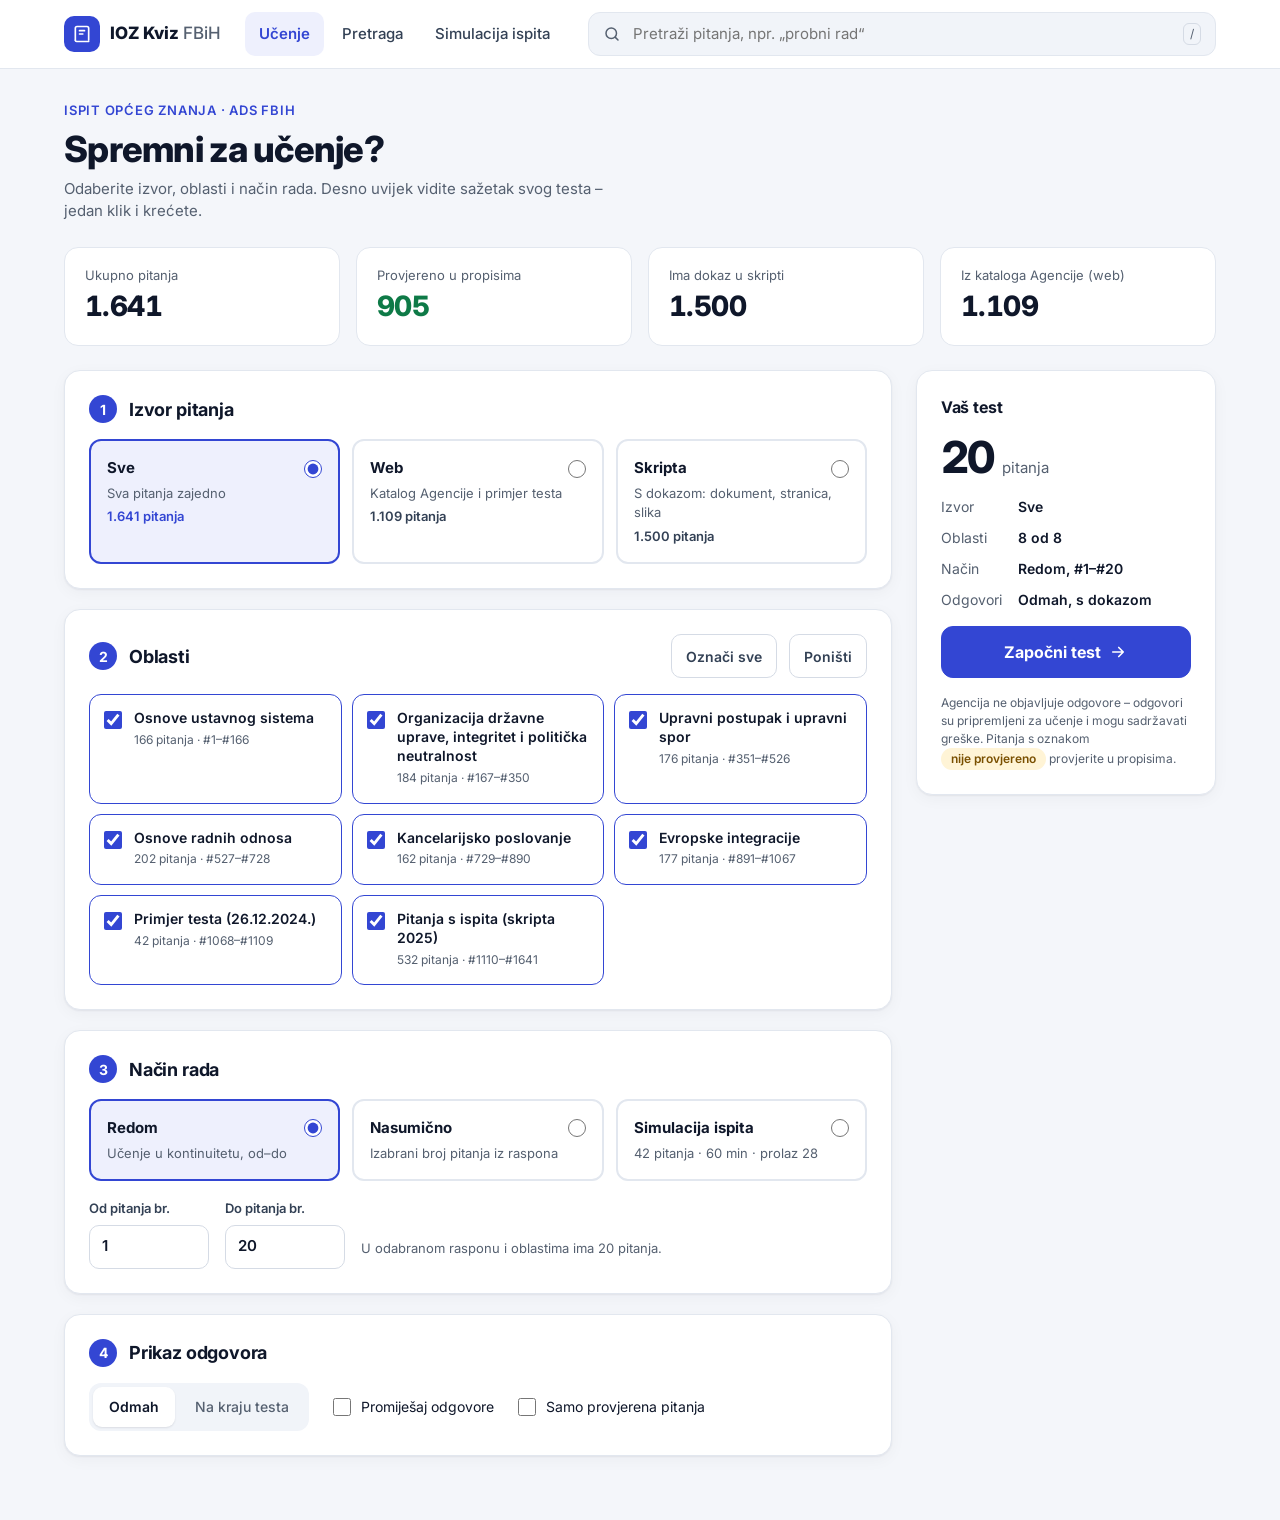
==== commit c43dd13d: "Updaate on mobile view of evidence" ====
--- a/index.html
+++ b/index.html
@@ -187,14 +187,14 @@
       <header class="testbar">
         <div class="wrap testbar-in">
           <button type="button" class="btn btn-sm" id="quit-btn">
-            <svg width="16" height="16" viewBox="0 0 24 24" fill="none" stroke="currentColor" stroke-width="2.2" stroke-linecap="round" aria-hidden="true"><path d="M18 6 6 18M6 6l12 12"/></svg>Prekini
+            <svg width="16" height="16" viewBox="0 0 24 24" fill="none" stroke="currentColor" stroke-width="2.2" stroke-linecap="round" aria-hidden="true"><path d="M18 6 6 18M6 6l12 12"/></svg><span class="hide-sm">Prekini</span><span class="sr-only show-sm">Prekini test</span>
           </button>
           <div class="testprogress">
             <div class="testprogress-row"><span id="q-progress"></span><span class="muted" id="q-stats"></span></div>
             <div class="bar" role="progressbar" aria-label="Napredak" aria-valuemin="0" id="q-barwrap"><div id="q-bar"></div></div>
           </div>
           <span class="timer" id="q-timer" hidden></span>
-          <button type="button" class="btn btn-sm btn-danger" id="finish-btn">Završi test</button>
+          <button type="button" class="btn btn-sm btn-danger" id="finish-btn">Završi<span class="hide-sm">&nbsp;test</span></button>
         </div>
       </header>
 
@@ -209,9 +209,13 @@
 
           <div class="quiz-nav">
             <button type="button" class="btn" id="prev-btn">
-              <svg width="18" height="18" viewBox="0 0 24 24" fill="none" stroke="currentColor" stroke-width="2.2" stroke-linecap="round" stroke-linejoin="round" aria-hidden="true"><path d="M19 12H5M11 18l-6-6 6-6"/></svg>Prethodno
+              <svg width="18" height="18" viewBox="0 0 24 24" fill="none" stroke="currentColor" stroke-width="2.2" stroke-linecap="round" stroke-linejoin="round" aria-hidden="true"><path d="M19 12H5M11 18l-6-6 6-6"/></svg><span class="hide-sm">Prethodno</span><span class="sr-only show-sm">Prethodno pitanje</span>
             </button>
             <span class="muted small kbd-hint">Tastatura: A B C za odgovor · ← → za kretanje</span>
+            <button type="button" class="btn ev-btn" id="ev-btn" aria-haspopup="dialog" aria-controls="sheet">
+              <svg width="18" height="18" viewBox="0 0 24 24" fill="none" stroke="currentColor" stroke-width="2" stroke-linecap="round" stroke-linejoin="round" aria-hidden="true"><path d="M14 3H7a2 2 0 0 0-2 2v14a2 2 0 0 0 2 2h10a2 2 0 0 0 2-2V8z"/><path d="M14 3v5h5M9 13h6M9 17h4"/></svg>
+              Dokazi <span class="ev-badge" id="ev-badge"></span>
+            </button>
             <button type="button" class="btn btn-primary" id="next-btn">Sljedeće</button>
           </div>
 
@@ -276,6 +280,26 @@
       </section>
     </section>
   </main>
+
+  <!-- DOKAZI NA MOBITELU (panel odozdo) -->
+  <div class="sheet" id="sheet" role="dialog" aria-modal="true" aria-labelledby="sheet-title" hidden>
+    <div class="sheet-backdrop" data-close-sheet></div>
+    <div class="sheet-panel" id="sheet-panel">
+      <div class="sheet-grab" id="sheet-grab">
+        <span class="sheet-handle" aria-hidden="true"></span>
+        <div class="sheet-head">
+          <div>
+            <h2 id="sheet-title">Izvori i dokazi</h2>
+            <p class="muted small" id="sheet-sub"></p>
+          </div>
+          <button type="button" class="icon-btn" data-close-sheet aria-label="Zatvori dokaze">
+            <svg width="18" height="18" viewBox="0 0 24 24" fill="none" stroke="currentColor" stroke-width="2.2" stroke-linecap="round" aria-hidden="true"><path d="M18 6 6 18M6 6l12 12"/></svg>
+          </button>
+        </div>
+      </div>
+      <div class="sheet-body" id="sheet-body"></div>
+    </div>
+  </div>
 
   <!-- UVEĆANA STRANICA -->
   <div class="lightbox" id="lightbox" role="dialog" aria-modal="true" aria-labelledby="lb-cap" hidden>
--- a/style.css
+++ b/style.css
@@ -361,22 +361,82 @@
 .lb-body img { max-width: min(900px, 100%); height: auto; align-self: flex-start; border-radius: 8px; background: #FFFFFF; }
 
 /* ---------- mobilno ---------- */
+/* ---------- dokazi na mobitelu: dugme na dnu i panel odozdo ---------- */
+.ev-btn, .show-sm { display: none; }
+.ev-badge:empty { display: none; }
+.ev-badge { min-width: 22px; height: 22px; padding: 0 6px; border-radius: 99px; background: var(--surface-2); color: var(--text); font-size: 12px; font-weight: 800; display: inline-flex; align-items: center; justify-content: center; }
+.link-btn { margin-top: 8px; padding: 6px 0; min-height: 36px; border: 0; background: none; color: inherit; font-weight: 700; text-decoration: underline; text-underline-offset: 3px; cursor: pointer; }
+body.sheet-open { overflow: hidden; }
+
+.sheet { position: fixed; inset: 0; z-index: 40; display: flex; flex-direction: column; justify-content: flex-end; }
+.sheet-backdrop { position: absolute; inset: 0; background: rgba(9, 12, 20, .55); animation: sheet-fade .2s ease-out; }
+.sheet-panel {
+  position: relative; max-height: 88vh; display: flex; flex-direction: column;
+  background: var(--bg); border-radius: 20px 20px 0 0; box-shadow: 0 -8px 32px rgba(9, 12, 20, .25);
+  transition: transform .2s ease-out; animation: sheet-up .25s ease-out;
+  width: 100%; max-width: 720px; margin: 0 auto;
+}
+.sheet-grab { padding: 8px 16px 12px; background: var(--surface); border-radius: 20px 20px 0 0; border-bottom: 1px solid var(--border); touch-action: none; cursor: grab; }
+.sheet-handle { display: block; width: 44px; height: 5px; border-radius: 99px; background: var(--border-strong); margin: 0 auto 10px; }
+.sheet-head { display: flex; align-items: flex-start; justify-content: space-between; gap: 12px; }
+.sheet-head h2 { font-size: 17px; }
+.sheet-head p { margin: 2px 0 0; }
+.sheet-body { overflow-y: auto; -webkit-overflow-scrolling: touch; overscroll-behavior: contain; padding: 14px 16px calc(20px + env(safe-area-inset-bottom)); display: flex; flex-direction: column; gap: 12px; }
+.sheet-warn { display: flex; flex-direction: column; gap: 10px; padding: 18px; border-radius: 14px; background: var(--warn-bg); color: var(--warn-text); }
+.sheet-warn span { font-size: 14px; }
+.sheet-warn .btn { align-self: flex-start; }
+@keyframes sheet-up { from { transform: translateY(100%); } to { transform: translateY(0); } }
+@keyframes sheet-fade { from { opacity: 0; } to { opacity: 1; } }
+@media (prefers-reduced-motion: reduce) { .sheet-panel, .sheet-backdrop { animation: none; transition: none; } }
+
+.ev-card-large { flex-direction: column; }
+.ev-page { position: relative; display: block; width: 100%; padding: 0; margin-top: 4px; border: 1px solid var(--border); border-radius: 10px; overflow: hidden; background: #FFFFFF; cursor: zoom-in; }
+.ev-page img { display: block; width: 100%; height: auto; }
+.ev-page-hint { position: absolute; right: 8px; bottom: 8px; font-size: 12px; font-weight: 700; color: #FFFFFF; background: rgba(15, 23, 42, .75); border-radius: 99px; padding: 4px 10px; }
+
+/* ---------- mobilno ---------- */
 @media (max-width: 700px) {
   .wrap { padding-left: 16px; padding-right: 16px; }
   .screen { padding-top: 20px; }
   .hero h1 { font-size: 28px; }
   .page-head h1 { font-size: 26px; }
   .summary { position: static; }
-  .question-card { padding: 20px; }
-  .q-text { font-size: 20px; }
-  .answer { font-size: 15px; min-height: 56px; }
   .kbd-hint, .quicksearch kbd { display: none; }
-  .testbar-in { gap: 10px 12px; }
-  .testprogress { order: 3; flex-basis: 100%; }
-  #finish-btn { margin-left: auto; }
-  .quiz-nav { position: sticky; bottom: 0; z-index: 5; background: var(--bg); padding: 10px 0 14px; margin: 0 -16px; padding-left: 16px; padding-right: 16px; border-top: 1px solid var(--border); }
-  .quiz-nav .btn { flex: 1; }
-  .quiz-nav #next-btn { flex: 2; }
+  .hide-sm { display: none; }
+  .show-sm { display: block; }
+  .sr-only.show-sm { display: inline; }
+
+  /* traka testa u jednom redu */
+  .testbar-in { flex-wrap: nowrap; gap: 10px; padding-top: 10px; padding-bottom: 10px; }
+  .testbar .btn-sm { min-width: 44px; padding: 0 12px; }
+  .testprogress { flex: 1 1 auto; }
+  .testprogress-row { font-size: 12px; }
+  .timer { padding: 0 10px; font-size: 14px; }
+
+  .quiz-layout { padding-top: 16px; gap: 16px; padding-bottom: calc(96px + env(safe-area-inset-bottom)); }
+  .question-card { padding: 18px; border-radius: 16px; }
+  .q-text { font-size: 19px; margin-bottom: 16px; }
+  .answer { font-size: 15px; min-height: 56px; padding: 10px 12px; gap: 12px; }
+  .feedback { margin-top: 14px; }
+  .evidence-panel { display: none; }
+
+  /* donja traka: nazad · dokazi · naprijed, uvijek na dohvat palca */
+  .quiz-nav {
+    position: fixed; left: 0; right: 0; bottom: 0; z-index: 20; display: grid; grid-template-columns: 52px 1fr 1.3fr; gap: 8px;
+    margin: 0; padding: 10px 16px calc(12px + env(safe-area-inset-bottom));
+    background: var(--surface); border-top: 1px solid var(--border); box-shadow: 0 -4px 16px rgba(15, 23, 42, .06);
+  }
+  .quiz-nav .btn { min-height: 52px; padding: 0 10px; }
+  #prev-btn { padding: 0; }
+  .ev-btn { display: inline-flex; }
+  .ev-btn.ready { background: var(--accent-soft); border-color: var(--accent); color: var(--accent); }
+  .ev-btn.ready .ev-badge { background: var(--accent); color: var(--on-accent); }
+  .ev-btn:disabled { opacity: .45; }
+
+  .lb-bar { padding: 10px 12px; }
+  .lb-body { padding: 0; }
+  .lb-body img { max-width: none; width: 100%; border-radius: 0; }
+
   .area-bar { grid-template-columns: 1fr 56px; }
   .area-bar .track { grid-column: 1 / -1; grid-row: 2; }
   .ev-grid { grid-template-columns: 1fr; }
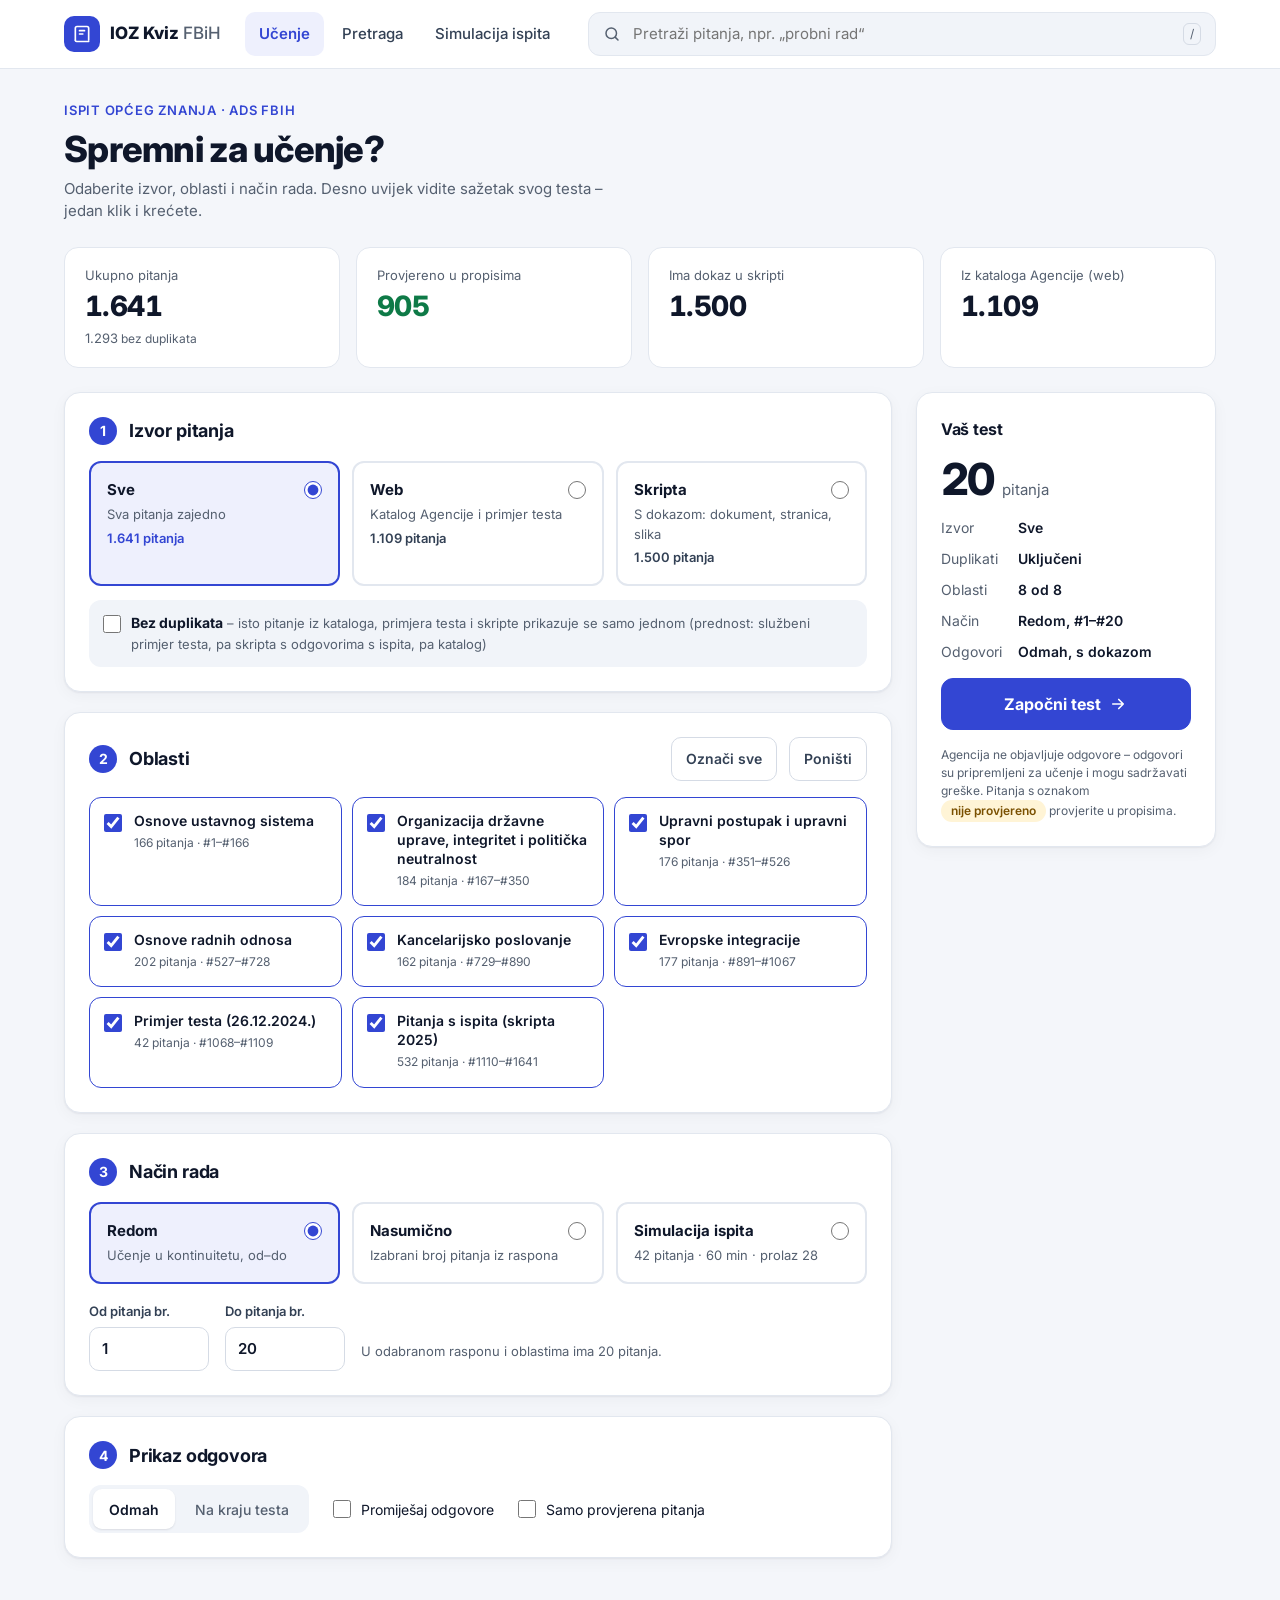
==== commit 045a92c2: "Remove duplicates" ====
--- a/index.html
+++ b/index.html
@@ -52,7 +52,7 @@
       </div>
 
       <div class="stats" aria-label="Baza pitanja">
-        <div class="stat"><span>Ukupno pitanja</span><strong id="total-count">0</strong></div>
+        <div class="stat"><span>Ukupno pitanja</span><strong id="total-count">0</strong><span class="stat-sub"><span id="unique-count">0</span> bez duplikata</span></div>
         <div class="stat"><span>Provjereno u propisima</span><strong class="ok" id="verified-count">0</strong></div>
         <div class="stat"><span>Ima dokaz u skripti</span><strong id="stat-skripta">0</strong></div>
         <div class="stat"><span>Iz kataloga Agencije (web)</span><strong id="stat-web">0</strong></div>
@@ -80,6 +80,10 @@
                 <span class="choice-count"><span id="cnt-skripta">0</span> pitanja</span>
               </label>
             </fieldset>
+            <label class="check nodup">
+              <input type="checkbox" id="no-dup">
+              <span><strong>Bez duplikata</strong> <span class="muted small">– isto pitanje iz kataloga, primjera testa i skripte prikazuje se samo jednom (prednost: službeni primjer testa, pa skripta s odgovorima s ispita, pa katalog)</span></span>
+            </label>
           </section>
 
           <section class="card">
@@ -139,6 +143,7 @@
           <div class="summary-count"><strong id="sum-count">0</strong><span>pitanja</span></div>
           <dl class="summary-list">
             <dt>Izvor</dt><dd id="sum-izvor"></dd>
+            <dt>Duplikati</dt><dd id="sum-dup"></dd>
             <dt>Oblasti</dt><dd id="sum-oblasti"></dd>
             <dt>Način</dt><dd id="sum-nacin"></dd>
             <dt>Odgovori</dt><dd id="sum-odgovori"></dd>
@@ -173,6 +178,7 @@
           <button type="button" class="pill" data-sizvor="web" aria-pressed="false">Web</button>
           <button type="button" class="pill" data-sizvor="skripta" aria-pressed="false">Skripta</button>
         </div>
+        <button type="button" class="pill" id="search-nodup" aria-pressed="false">Bez duplikata</button>
         <span class="spacer"></span>
         <label class="select-label">Oblast
           <select id="search-oblast"><option value="">Sve oblasti</option></select>
@@ -338,6 +344,7 @@
   <script src="data/primjer-testa.js"></script>
   <script src="data/pitanja-7-skripta-2025.js"></script>
   <script src="data/izvori-skripte.js"></script>
+  <script src="data/duplikati.js"></script>
   <script src="app.js"></script>
 </body>
 </html>
--- a/style.css
+++ b/style.css
@@ -361,6 +361,12 @@
 .lb-body img { max-width: min(900px, 100%); height: auto; align-self: flex-start; border-radius: 8px; background: #FFFFFF; }
 
 /* ---------- mobilno ---------- */
+/* ---------- duplikati ---------- */
+.stat .stat-sub { font-size: 12px; color: var(--muted); margin-top: 2px; }
+.check.nodup { align-items: flex-start; margin-top: 14px; padding: 12px 14px; border-radius: 12px; background: var(--surface-2); }
+.check.nodup input { margin-top: 3px; flex-shrink: 0; }
+.same-as { margin: -4px 0 0; font-size: 13px; color: var(--muted); }
+
 /* ---------- dokazi na mobitelu: dugme na dnu i panel odozdo ---------- */
 .ev-btn, .show-sm { display: none; }
 .ev-badge:empty { display: none; }
